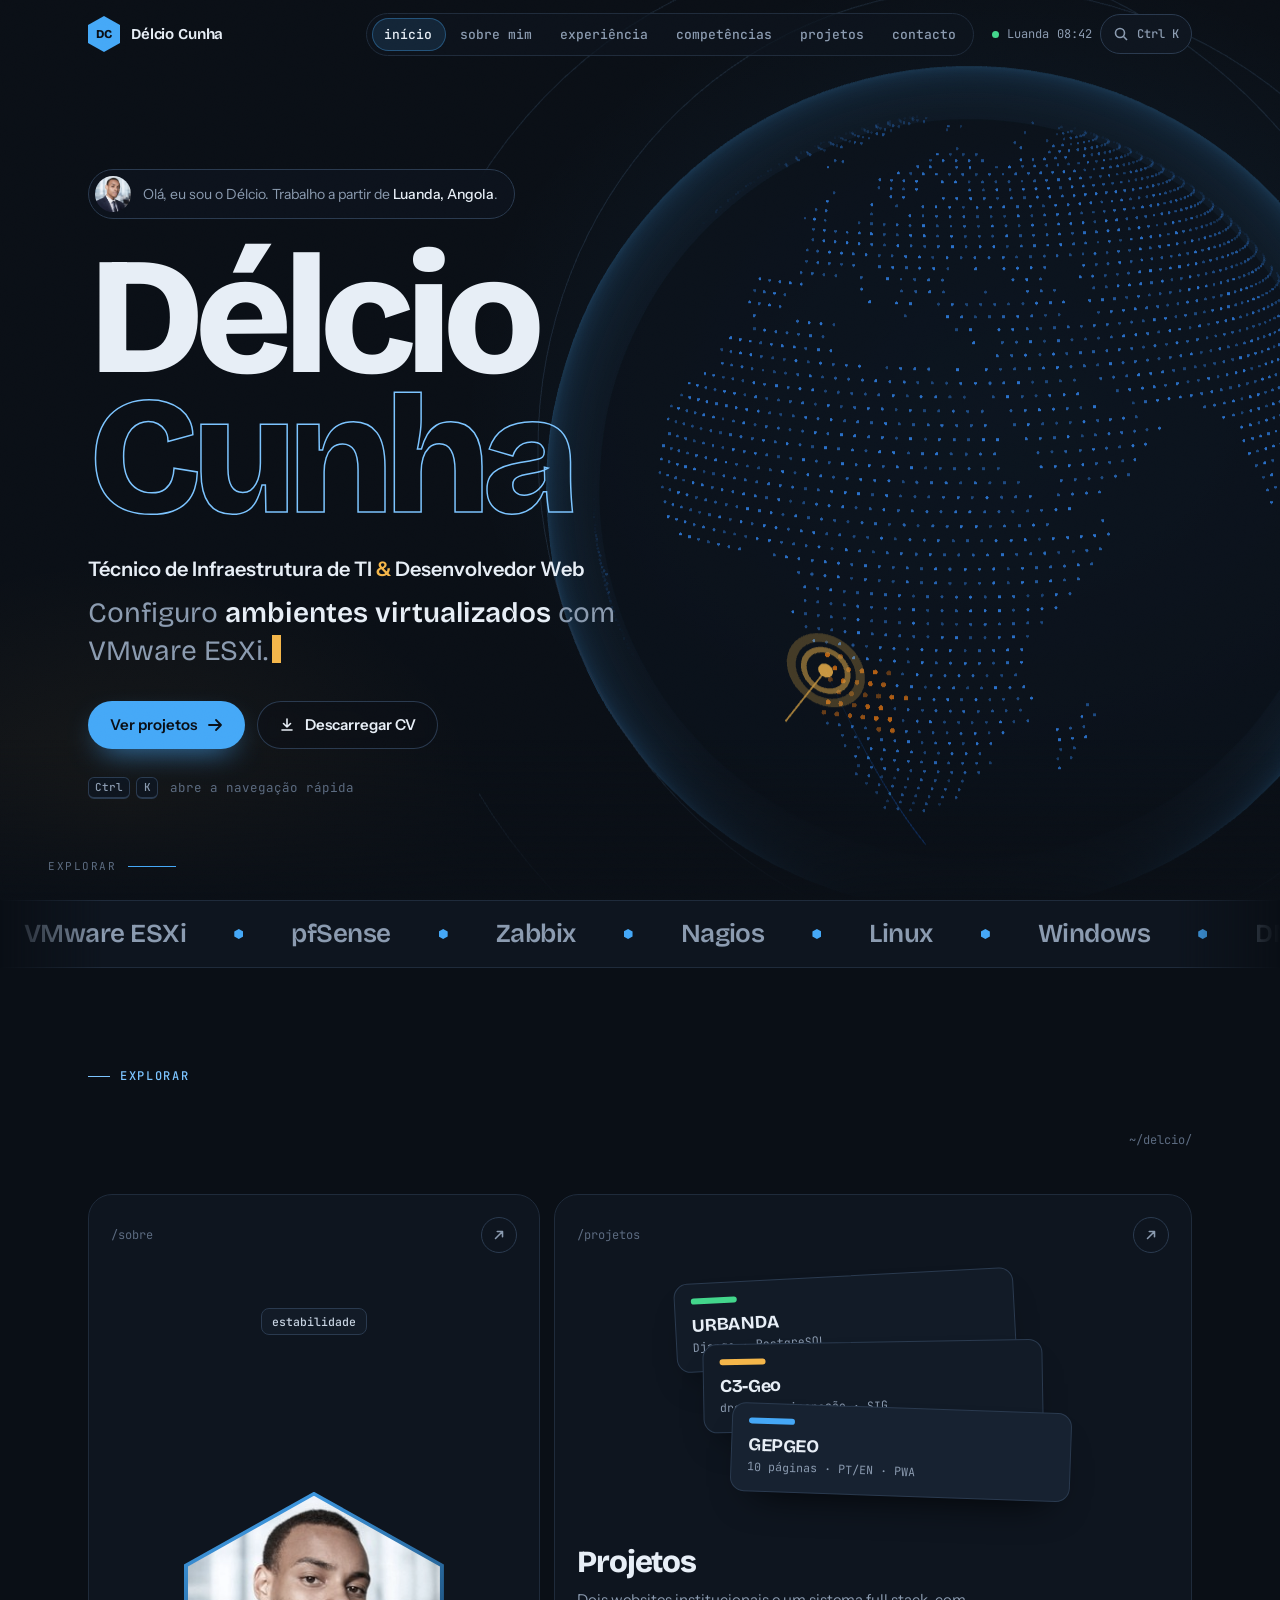
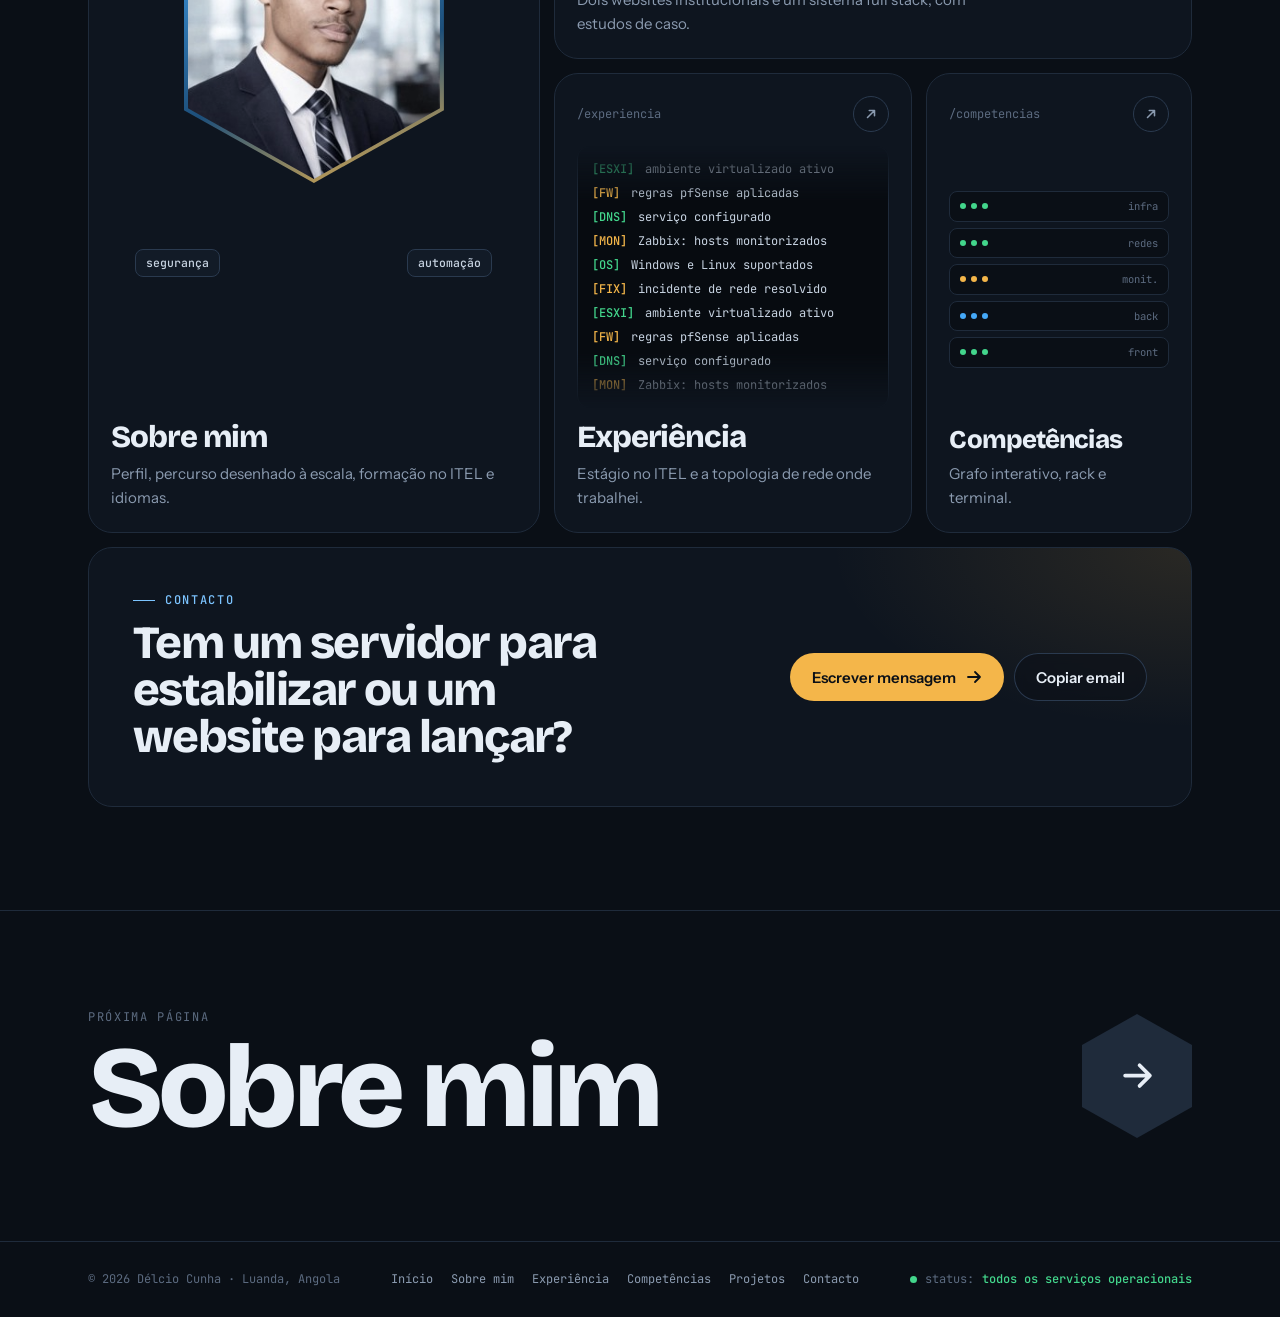
==== index.html @ a81aba64 "up up" ====
<!doctype html>
<html lang="pt">
<head>
<meta charset="utf-8">
<meta name="viewport" content="width=device-width, initial-scale=1, viewport-fit=cover">
<title>Délcio Cunha · Infraestrutura de TI & Desenvolvimento Web</title>
<meta name="description" content="Portfólio de Délcio Cunha, Técnico de Infraestrutura de TI e Desenvolvedor Web em Luanda: virtualização, redes e segurança, monitorização e desenvolvimento full stack.">
<meta name="author" content="Délcio Cunha">
<meta name="theme-color" content="#0A0F16">
<meta name="color-scheme" content="dark">
<meta property="og:type" content="website">
<meta property="og:locale" content="pt_PT">
<meta property="og:site_name" content="Délcio Cunha · Portfólio">
<meta property="og:title" content="Délcio Cunha · Infraestrutura de TI & Desenvolvimento Web">
<meta property="og:description" content="Portfólio de Délcio Cunha, Técnico de Infraestrutura de TI e Desenvolvedor Web em Luanda: virtualização, redes e segurança, monitorização e desenvolvimento full stack.">
<meta property="og:image" content="assets/img/og.jpg">
<meta name="twitter:card" content="summary_large_image">
<link rel="icon" href="assets/img/favicon.svg" type="image/svg+xml">
<link rel="apple-touch-icon" href="assets/img/icon-180.png">
<link rel="manifest" href="manifest.webmanifest">
<link rel="stylesheet" href="assets/css/fonts.css">
<link rel="stylesheet" href="assets/css/base.css">
<link rel="stylesheet" href="assets/css/home.css">
<script>(function(h){h.classList.add('js');try{var s=sessionStorage;if(!s.getItem('dc-booted')&&matchMedia('(prefers-reduced-motion: no-preference)').matches)h.classList.add('is-booting');else if(s.getItem('dc-transit'))h.classList.add('is-entering');}catch(e){}setTimeout(function(){h.classList.remove('is-booting','is-entering')},6000);})(document.documentElement);</script>
<script type="speculationrules">{"prefetch":[{"where":{"href_matches":"*.html"},"eagerness":"moderate"}]}</script>
<script type="application/ld+json">{"@context": "https://schema.org", "@type": "Person", "name": "Délcio Cunha", "jobTitle": "Técnico de Infraestrutura de TI & Desenvolvedor Web", "email": "mailto:delciobentocunha007@gmail.com", "telephone": "+244947976103", "address": {"@type": "PostalAddress", "streetAddress": "Av. Marien Ngouabi, Maianga", "addressLocality": "Luanda", "addressCountry": "AO"}, "alumniOf": {"@type": "EducationalOrganization", "name": "Instituto de Telecomunicações (ITEL)"}, "knowsLanguage": ["pt", "en", "es"], "knowsAbout": ["VMware ESXi", "pfSense", "Zabbix", "Nagios", "Linux", "Windows", "Python", "Django", "PostgreSQL", "JavaScript", "React.js", "Angular", "PHP", "SEO técnico"]}</script>
</head>
<body data-page="inicio">
<a class="skip" href="#main">Saltar para o conteúdo</a>
<div class="progress" aria-hidden="true"></div>
<div class="cursor" aria-hidden="true"></div>
<div class="cursor-ring" aria-hidden="true"><span></span></div>
<div class="curtain" aria-hidden="true"><div class="panel p2"></div><div class="panel p1"></div><p class="lbl"><span>a abrir</span><b></b></p></div>
<div class="boot" aria-hidden="true"><div class="bar"></div><button class="skip-boot" type="button" tabindex="-1">saltar ⏎</button><pre></pre></div>
<div class="cmdk" role="dialog" aria-modal="true" aria-label="Paleta de comandos">
  <div class="cmdk-box">
    <div class="cmdk-in"><svg viewBox="0 0 16 16" fill="none" stroke="currentColor" stroke-width="1.6"><circle cx="7" cy="7" r="4.5"/><path d="M10.5 10.5 14 14"/></svg><input type="text" role="combobox" aria-expanded="true" aria-controls="cmdkList" placeholder="Para onde quer ir? Escreva uma página ou ação…" aria-label="Pesquisar páginas e ações" id="cmdkInput"></div>
    <ul class="cmdk-list" id="cmdkList" role="listbox"></ul>
    <div class="cmdk-foot"><span><span class="kbd">↑</span><span class="kbd">↓</span> navegar</span><span><span class="kbd">⏎</span> abrir</span><span><span class="kbd">Esc</span> fechar</span></div>
  </div>
</div>
<header class="nav">
  <div class="nav-in">
    <a href="index.html" class="logo" aria-label="Délcio Cunha, início"><span class="hex"><span>DC</span></span><span>Délcio Cunha</span></a>
    <ul class="nav-links"><li class="nav-pill" aria-hidden="true"></li><li><a href="index.html" aria-current="page">início</a></li><li><a href="sobre.html">sobre mim</a></li><li><a href="experiencia.html">experiência</a></li><li><a href="competencias.html">competências</a></li><li><a href="projetos.html">projetos</a></li><li><a href="contacto.html">contacto</a></li></ul>
    <div class="nav-tools">
      <span class="clock" title="Hora local em Luanda"><span class="led"></span>Luanda <span data-clock></span></span>
      <button class="icon-btn cmdk-btn" type="button" data-cmdk aria-label="Abrir a paleta de comandos"><svg viewBox="0 0 16 16" fill="none" stroke="currentColor" stroke-width="1.6"><circle cx="7" cy="7" r="4.5"/><path d="M10.5 10.5 14 14"/></svg><span class="lbl">Ctrl K</span></button>
      <button class="icon-btn menu-btn" type="button" aria-expanded="false" aria-controls="mobileMenu"><span class="lbl">menu</span></button>
    </div>
  </div>
</header>
<nav class="mobile-menu" id="mobileMenu" aria-label="Menu"><a href="index.html" aria-current="page"><small>01</small>Início</a><a href="sobre.html"><small>02</small>Sobre mim</a><a href="experiencia.html"><small>03</small>Experiência</a><a href="competencias.html"><small>04</small>Competências</a><a href="projetos.html"><small>05</small>Projetos</a><a href="contacto.html"><small>06</small>Contacto</a><p class="mm-foot">Luanda · <span data-clock></span><br>delciobentocunha007@gmail.com</p></nav>
<main id="main">
<section class="hero" aria-label="Apresentação">
  <div class="globe-wrap" aria-hidden="true">
    <canvas id="globe"></canvas>
    <div class="globe-pin" id="globePin"><span class="led amber"></span><span>Luanda <b data-clock></b></span></div>
    <p class="globe-hint">arraste para rodar</p>
  </div>
  <div class="wrap hero-grid">
    <div class="hero-copy">
      <p class="hello" data-h><img src="assets/img/delcio.jpg" alt="" width="36" height="36"><span>Olá, eu sou o Délcio. Trabalho a partir de <b>Luanda, Angola</b>.</span></p>
      <h1 class="hero-name" aria-label="Délcio Cunha"><span class="hn">Délcio</span><span class="hn outline">Cunha</span></h1>
      <p class="hero-role" data-h>Técnico de Infraestrutura de TI <i>&amp;</i> Desenvolvedor Web</p>
      <p class="hero-rot" data-h aria-live="polite"><span id="rot">Configuro <b>ambientes virtualizados</b> com VMware ESXi.</span><span class="caret" aria-hidden="true"></span></p>
      <div class="hero-cta" data-h>
        <a class="btn btn-primary" href="projetos.html" data-magnet>Ver projetos <svg class="arrow" viewBox="0 0 16 16" fill="none" stroke="currentColor" stroke-width="1.8" stroke-linecap="round" stroke-linejoin="round"><path d="M2 8h12M9 3l5 5-5 5"/></svg></a>
        <a class="btn btn-ghost" href="assets/docs/CV-Delcio-Cunha.pdf" download data-magnet><svg viewBox="0 0 16 16" fill="none" stroke="currentColor" stroke-width="1.6" stroke-linecap="round" stroke-linejoin="round"><path d="M8 2v8M4.5 6.5 8 10l3.5-3.5M3 13h10"/></svg>Descarregar CV</a>
      </div>
      <p class="hero-kbd" data-h><span class="kbd">Ctrl</span><span class="kbd">K</span> abre a navegação rápida</p>
    </div>
  </div>
  <a href="#explorar" class="scroll-cue" aria-label="Ir para a secção explorar"><span>explorar</span><i></i></a>
</section>

<div class="ticker" aria-label="Tecnologias com que trabalho">
  <div class="ticker-track">
    <ul>
      <li>VMware ESXi</li><li>pfSense</li><li>Zabbix</li><li>Nagios</li><li>Linux</li><li>Windows</li><li>DNS</li><li>Python</li><li>Django</li><li>PostgreSQL</li><li>APIs REST</li><li>JavaScript</li><li>React.js</li><li>Angular</li><li>PHP</li><li>Schema.org</li>
    </ul>
    <ul aria-hidden="true">
      <li>VMware ESXi</li><li>pfSense</li><li>Zabbix</li><li>Nagios</li><li>Linux</li><li>Windows</li><li>DNS</li><li>Python</li><li>Django</li><li>PostgreSQL</li><li>APIs REST</li><li>JavaScript</li><li>React.js</li><li>Angular</li><li>PHP</li><li>Schema.org</li>
    </ul>
  </div>
</div>

<section class="block" id="explorar">
  <div class="wrap">
    <div class="block-head">
      <div>
        <p class="eyebrow">Explorar</p>
        <h2 class="h2" data-split>Cinco páginas, <em>uma</em> por assunto.</h2>
      </div>
      <span class="path">~/delcio/</span>
    </div>

    <div class="bento" data-reveal="stagger">
      <a class="tile t-about glow" href="sobre.html" data-cursor="abrir">
        <div class="t-head"><span class="t-path">/sobre</span><span class="t-go"><svg viewBox="0 0 16 16" fill="none" stroke="currentColor" stroke-width="1.8" stroke-linecap="round" stroke-linejoin="round"><path d="M4 12 12 4M6 4h6v6"/></svg></span></div>
        <div class="about-visual">
          <div class="hexphoto hexclip"><img src="assets/img/delcio.jpg" alt="" loading="lazy"></div>
          <div class="orbit" aria-hidden="true"><span>estabilidade</span><span>segurança</span><span>automação</span></div>
        </div>
        <div class="t-body"><h3>Sobre mim</h3><p>Perfil, percurso desenhado à escala, formação no ITEL e idiomas.</p></div>
      </a>

      <a class="tile t-proj glow" href="projetos.html" data-cursor="abrir">
        <div class="t-head"><span class="t-path">/projetos</span><span class="t-go"><svg viewBox="0 0 16 16" fill="none" stroke="currentColor" stroke-width="1.8" stroke-linecap="round" stroke-linejoin="round"><path d="M4 12 12 4M6 4h6v6"/></svg></span></div>
        <div class="stack-cards" aria-hidden="true">
          <div class="sc sc1"><i></i><b>URBANDA</b><span>Django · PostgreSQL</span></div>
          <div class="sc sc2"><i></i><b>C3-Geo</b><span>drones · mineração · SIG</span></div>
          <div class="sc sc3"><i></i><b>GEPGEO</b><span>10 páginas · PT/EN · PWA</span></div>
        </div>
        <div class="t-body"><h3>Projetos</h3><p>Dois websites institucionais e um sistema full stack, com estudos de caso.</p></div>
      </a>

      <a class="tile t-exp glow" href="experiencia.html" data-cursor="abrir">
        <div class="t-head"><span class="t-path">/experiencia</span><span class="t-go"><svg viewBox="0 0 16 16" fill="none" stroke="currentColor" stroke-width="1.8" stroke-linecap="round" stroke-linejoin="round"><path d="M4 12 12 4M6 4h6v6"/></svg></span></div>
        <div class="minilog" aria-hidden="true">
          <ul>
            <li><b>[ESXI]</b> ambiente virtualizado ativo</li>
            <li><b>[FW]</b> regras pfSense aplicadas</li>
            <li><b>[DNS]</b> serviço configurado</li>
            <li><b>[MON]</b> Zabbix: hosts monitorizados</li>
            <li><b>[OS]</b> Windows e Linux suportados</li>
            <li><b>[FIX]</b> incidente de rede resolvido</li>
            <li><b>[ESXI]</b> ambiente virtualizado ativo</li>
            <li><b>[FW]</b> regras pfSense aplicadas</li>
            <li><b>[DNS]</b> serviço configurado</li>
            <li><b>[MON]</b> Zabbix: hosts monitorizados</li>
          </ul>
        </div>
        <div class="t-body"><h3>Experiência</h3><p>Estágio no ITEL e a topologia de rede onde trabalhei.</p></div>
      </a>

      <a class="tile t-skill glow" href="competencias.html" data-cursor="abrir">
        <div class="t-head"><span class="t-path">/competencias</span><span class="t-go"><svg viewBox="0 0 16 16" fill="none" stroke="currentColor" stroke-width="1.8" stroke-linecap="round" stroke-linejoin="round"><path d="M4 12 12 4M6 4h6v6"/></svg></span></div>
        <div class="minirack" aria-hidden="true">
          <div><i></i><i></i><i></i><span>infra</span></div>
          <div><i></i><i></i><i></i><span>redes</span></div>
          <div><i></i><i></i><i></i><span>monit.</span></div>
          <div><i></i><i></i><i></i><span>back</span></div>
          <div><i></i><i></i><i></i><span>front</span></div>
        </div>
        <div class="t-body"><h3>Competências</h3><p>Grafo interativo, rack e terminal.</p></div>
      </a>

      <div class="tile t-contact glow">
        <div class="tc-copy">
          <p class="eyebrow">Contacto</p>
          <h3>Tem um servidor para estabilizar ou um website para lançar?</h3>
        </div>
        <div class="tc-actions">
          <a class="btn btn-amber" href="contacto.html" data-magnet>Escrever mensagem <svg class="arrow" viewBox="0 0 16 16" fill="none" stroke="currentColor" stroke-width="1.8" stroke-linecap="round" stroke-linejoin="round"><path d="M2 8h12M9 3l5 5-5 5"/></svg></a>
          <button class="btn btn-ghost" type="button" data-copy="delciobentocunha007@gmail.com" data-magnet>Copiar email</button>
        </div>
      </div>
    </div>
  </div>
</section>

</main>
<a class="next-page" href="sobre.html" data-cursor="abrir"><div class="wrap"><div><small>Próxima página</small><b>Sobre mim</b></div><span class="arrowbox"><svg viewBox="0 0 16 16" fill="none" stroke="currentColor" stroke-width="1.8" stroke-linecap="round" stroke-linejoin="round"><path d="M2 8h12M9 3l5 5-5 5"/></svg></span></div></a>
<footer class="site-foot">
  <div class="wrap">
    <span>© 2026 Délcio Cunha · Luanda, Angola</span>
    <nav aria-label="Rodapé"><a href="index.html">Início</a><a href="sobre.html">Sobre mim</a><a href="experiencia.html">Experiência</a><a href="competencias.html">Competências</a><a href="projetos.html">Projetos</a><a href="contacto.html">Contacto</a></nav>
    <span class="status"><span class="led"></span>status: <b>todos os serviços operacionais</b></span>
  </div>
</footer>
<script defer src="assets/vendor/gsap.min.js"></script>
<script defer src="assets/vendor/ScrollTrigger.min.js"></script>
<script defer src="assets/vendor/SplitText.min.js"></script>
<script defer src="assets/vendor/lenis.min.js"></script>
<script defer src="assets/js/world-dots.js"></script>
<script defer src="assets/js/core.js"></script>
<script defer src="assets/js/pages/home.js"></script>
<script defer src="assets/vendor/three.min.js"></script>
<script defer src="assets/js/pages/globe.js"></script>
</body>
</html>
---- assets/css/fonts.css ----
/* Tipos de letra embutidos: funcionam também ao abrir os ficheiros diretamente (file://) */
@font-face{font-family:"Bricolage Grotesque";src:url([data-uri]) format("woff2");font-weight:200 800;font-style:normal;font-display:swap}
@font-face{font-family:"Instrument Sans";src:url([data-uri]) format("woff2");font-weight:400 700;font-style:normal;font-display:swap}
@font-face{font-family:"JetBrains Mono";src:url([data-uri]) format("woff2");font-weight:100 800;font-style:normal;font-display:swap}
---- assets/css/base.css ----
/* =========================================================================
   Délcio Cunha · Portfólio — base partilhada
   Conceito: consola de infraestrutura. Tinta azul-noite, sinal azul, LED âmbar.
   O hexágono do CV é a assinatura visual em todo o site.
   ========================================================================= */


@property --angle{syntax:"<angle>";inherits:false;initial-value:0deg}

:root{
  --ink:#0A0F16;
  --ink-2:#0E151F;
  --panel:#121B27;
  --panel-2:#172231;
  --line:#1F2B3B;
  --line-2:#2A3A4F;
  --fg:#E7EEF6;
  --fg-2:#C7D3E1;
  --muted:#8B9BB0;
  --dim:#5C6B80;
  --signal:#45A8F7;
  --signal-2:#7CC4FF;
  --amber:#F4B64A;
  --ok:#43D68C;
  --bad:#F06A5F;
  --signal-soft:rgba(69,168,247,.13);
  --amber-soft:rgba(244,182,74,.13);
  --ok-soft:rgba(67,214,140,.14);
  --bad-soft:rgba(240,106,95,.14);

  --f-display:"Bricolage Grotesque","Segoe UI",system-ui,sans-serif;
  --f-body:"Instrument Sans","Segoe UI",system-ui,-apple-system,sans-serif;
  --f-mono:"JetBrains Mono",ui-monospace,"SFMono-Regular",Menlo,Consolas,monospace;

  --gutter:clamp(16px,4vw,48px);
  --max:1200px;
  --nav-h:68px;
  --ease:cubic-bezier(.2,.8,.2,1);
  --hex:polygon(50% 0,100% 25%,100% 75%,50% 100%,0 75%,0 25%);
  color-scheme:dark;
}

*,*::before,*::after{box-sizing:border-box}
html{-webkit-text-size-adjust:100%;scrollbar-color:var(--line-2) var(--ink)}
html.lenis,html.lenis body{height:auto}
.lenis.lenis-smooth{scroll-behavior:auto!important}
body{margin:0;background:var(--ink);color:var(--fg);font:400 16px/1.6 var(--f-body);-webkit-font-smoothing:antialiased;overflow-x:hidden;min-height:100vh}
img,svg,canvas{display:block;max-width:100%}
a{color:inherit}
button,input,textarea,select{font:inherit;color:inherit}
::selection{background:var(--signal);color:var(--ink)}
:focus-visible{outline:2px solid var(--amber);outline-offset:3px;border-radius:6px}
.sr-only{position:absolute!important;width:1px;height:1px;overflow:hidden;clip:rect(0 0 0 0);white-space:nowrap}
.skip{position:fixed;left:16px;top:-60px;z-index:200;background:var(--amber);color:var(--ink);padding:10px 14px;border-radius:8px;font-weight:600;text-decoration:none;transition:top .2s}
.skip:focus{top:calc(12px + env(safe-area-inset-top,0px))}

/* grão subtil sobre tudo */
body::after{content:"";position:fixed;inset:0;pointer-events:none;z-index:90;opacity:.035;mix-blend-mode:overlay;
  background-image:url("data:image/svg+xml,%3Csvg xmlns='http://www.w3.org/2000/svg' width='160' height='160'%3E%3Cfilter id='n'%3E%3CfeTurbulence type='fractalNoise' baseFrequency='.9' numOctaves='2' stitchTiles='stitch'/%3E%3C/filter%3E%3Crect width='100%25' height='100%25' filter='url(%23n)'/%3E%3C/svg%3E")}

.wrap{max-width:var(--max);margin-inline:auto;padding-inline:var(--gutter)}
.hexclip{clip-path:var(--hex)}

/* ---------- tipografia partilhada ---------- */
.eyebrow{display:flex;align-items:center;gap:10px;font:500 12px/1 var(--f-mono);letter-spacing:.14em;text-transform:uppercase;color:var(--signal-2);margin:0}
.eyebrow::before{content:"";width:22px;height:1px;background:currentColor}
.display{font:800 clamp(44px,8vw,112px)/.92 var(--f-display);letter-spacing:-.05em;margin:0;text-wrap:balance}
.h2{font:800 clamp(34px,5.2vw,64px)/1 var(--f-display);letter-spacing:-.035em;margin:0;text-wrap:balance}
.h3{font:700 clamp(22px,2.4vw,30px)/1.1 var(--f-display);letter-spacing:-.02em;margin:0}
em.hl,.display em,.h2 em{font-style:normal;color:var(--signal)}
.outline{color:transparent;-webkit-text-stroke:1.5px var(--signal-2)}
.lead{color:var(--muted);font-size:clamp(16px,1.6vw,19px);line-height:1.65;max-width:62ch;margin:0}
.mono{font-family:var(--f-mono)}
.muted{color:var(--muted)}
.kbd{display:inline-grid;place-items:center;min-width:22px;height:22px;padding:0 6px;border-radius:6px;border:1px solid var(--line-2);border-bottom-width:2px;font:500 11px/1 var(--f-mono);color:var(--muted);background:var(--ink-2)}

/* ---------- componentes ---------- */
.btn{--mx:0px;--my:0px;position:relative;display:inline-flex;align-items:center;justify-content:center;gap:10px;text-decoration:none;border:0;cursor:pointer;
  font:600 15px/1 var(--f-body);padding:16px 22px;border-radius:999px;white-space:nowrap;
  transform:translate(var(--mx),var(--my));transition:transform .3s var(--ease),background .2s,box-shadow .2s,color .2s}
.btn svg{width:16px;height:16px;flex:none;transition:transform .25s var(--ease)}
.btn:hover svg.arrow{transform:translateX(3px)}
.btn-primary{background:var(--signal);color:var(--ink);box-shadow:0 12px 30px -12px rgba(69,168,247,.8)}
.btn-primary:hover{background:var(--signal-2)}
.btn-ghost{background:rgba(10,15,22,.5);color:var(--fg);box-shadow:inset 0 0 0 1px var(--line-2);-webkit-backdrop-filter:blur(6px);backdrop-filter:blur(6px)}
.btn-ghost:hover{box-shadow:inset 0 0 0 1px var(--signal);background:var(--signal-soft)}
.btn-amber{background:var(--amber);color:var(--ink)}
.btn-amber:hover{background:#ffc867}
.btn-sm{padding:11px 15px;font-size:13.5px}

.chip{display:inline-flex;align-items:center;gap:6px;font:500 12.5px/1 var(--f-mono);padding:8px 11px;border-radius:8px;background:var(--ink-2);border:1px solid var(--line);color:var(--fg);white-space:nowrap}
.chip .dot{width:6px;height:6px;border-radius:50%;background:var(--ok)}
.tag{display:inline-flex;align-items:center;gap:6px;font:500 11.5px/1 var(--f-mono);padding:7px 10px;border-radius:7px;background:var(--signal-soft);color:var(--signal-2);white-space:nowrap}
.tag.amber{background:var(--amber-soft);color:var(--amber)}
.tag.ok{background:var(--ok-soft);color:var(--ok)}
.led{flex:none;width:7px;height:7px;border-radius:50%;background:var(--ok);animation:led 2.4s infinite}
.led.amber{background:var(--amber);animation-name:led-amber}
@keyframes led{0%{box-shadow:0 0 0 0 color-mix(in srgb,var(--ok) 55%,transparent)}70%,100%{box-shadow:0 0 0 8px transparent}}
@keyframes led-amber{0%{box-shadow:0 0 0 0 color-mix(in srgb,var(--amber) 55%,transparent)}70%,100%{box-shadow:0 0 0 8px transparent}}

.card{position:relative;background:var(--ink-2);border:1px solid var(--line);border-radius:22px;padding:clamp(20px,2.6vw,30px);min-width:0}
/* borda animada (spotlight cónico) */
.glow{--px:50%;--py:50%;isolation:isolate}
.glow::before{content:"";position:absolute;inset:-1px;border-radius:inherit;padding:1px;pointer-events:none;
  background:radial-gradient(320px circle at var(--px) var(--py),color-mix(in srgb,var(--signal) 85%,transparent),transparent 60%);
  -webkit-mask:linear-gradient(#000 0 0) content-box,linear-gradient(#000 0 0);-webkit-mask-composite:xor;mask-composite:exclude;opacity:0;transition:opacity .3s}
.glow::after{content:"";position:absolute;inset:0;border-radius:inherit;pointer-events:none;z-index:-1;
  background:radial-gradient(420px circle at var(--px) var(--py),color-mix(in srgb,var(--signal) 9%,transparent),transparent 55%);opacity:0;transition:opacity .3s}
.glow:hover::before,.glow:hover::after{opacity:1}

/* ---------- cabeçalho de página ---------- */
.page-hero{position:relative;padding-top:calc(var(--nav-h) + clamp(56px,9vw,120px));padding-bottom:clamp(40px,6vw,72px)}
.page-hero .crumbs{display:flex;align-items:center;gap:10px;font:400 12.5px/1 var(--f-mono);color:var(--dim);margin-bottom:26px}
.page-hero .crumbs a{text-decoration:none;color:var(--muted)}
.page-hero .crumbs a:hover{color:var(--signal-2)}
.page-hero .display{margin-top:18px}
.page-hero .lead{margin-top:24px}
.page-index{position:absolute;right:var(--gutter);top:calc(var(--nav-h) + 40px);font:800 clamp(80px,16vw,220px)/1 var(--f-display);letter-spacing:-.06em;color:transparent;-webkit-text-stroke:1px var(--line-2);pointer-events:none;user-select:none}
@media (max-width:760px){.page-index{display:none}}

section.block{padding-block:clamp(56px,8vw,110px)}
.block-head{display:flex;justify-content:space-between;align-items:flex-end;gap:24px;margin-bottom:clamp(28px,4vw,48px);flex-wrap:wrap}
.block-head .path{font:400 12px/1 var(--f-mono);color:var(--dim)}

/* ---------- navegação ---------- */
.nav{position:fixed;inset:0 0 auto 0;z-index:70;padding-top:env(safe-area-inset-top,0px);transition:transform .45s var(--ease),background .3s,border-color .3s;border-bottom:1px solid transparent}
.nav.scrolled{background:rgba(10,15,22,.8);backdrop-filter:blur(16px) saturate(150%);-webkit-backdrop-filter:blur(16px) saturate(150%);border-color:var(--line)}
.nav.hide{transform:translateY(-110%)}
.nav-in{max-width:var(--max);margin-inline:auto;padding-inline:var(--gutter);height:var(--nav-h);display:flex;align-items:center;gap:18px}
.logo{display:flex;align-items:center;gap:11px;text-decoration:none;font:650 15px/1 var(--f-display);letter-spacing:-.01em;white-space:nowrap}
.logo .hex{width:32px;height:36px;clip-path:var(--hex);background:var(--signal);display:grid;place-items:center;color:var(--ink);font:800 12px/1 var(--f-display);transition:transform .5s var(--ease),background .3s}
.logo:hover .hex{transform:rotate(60deg);background:var(--amber)}
.logo:hover .hex span{transform:rotate(-60deg)}
.logo .hex span{transition:transform .5s var(--ease)}
.nav-links{display:flex;gap:2px;list-style:none;margin:0 0 0 auto;padding:4px;border:1px solid var(--line);border-radius:999px;background:color-mix(in srgb,var(--ink-2) 70%,transparent);position:relative}
.nav-links a{position:relative;z-index:1;display:block;text-decoration:none;font:500 13px/1 var(--f-mono);color:var(--muted);padding:10px 13px;border-radius:999px;transition:color .2s}
.nav-links a:hover,.nav-links a[aria-current="page"]{color:var(--fg)}
.nav-pill{position:absolute;top:4px;bottom:4px;left:0;width:0;border-radius:999px;background:var(--signal-soft);box-shadow:inset 0 0 0 1px color-mix(in srgb,var(--signal) 35%,transparent);transition:transform .45s var(--ease),width .45s var(--ease),opacity .3s;opacity:0}
.nav-tools{display:flex;align-items:center;gap:8px}
.icon-btn{display:inline-flex;align-items:center;gap:8px;height:40px;padding:0 12px;border-radius:999px;border:1px solid var(--line-2);background:var(--ink-2);cursor:pointer;font:500 12px/1 var(--f-mono);color:var(--muted);transition:border-color .2s,color .2s;text-decoration:none}
.icon-btn:hover{border-color:var(--signal);color:var(--fg)}
.icon-btn svg{width:16px;height:16px}
.clock{display:flex;align-items:center;gap:8px;font:400 12px/1 var(--f-mono);color:var(--muted);white-space:nowrap;font-variant-numeric:tabular-nums}
.menu-btn{display:none}
@media (max-width:1080px){.clock{display:none}}
@media (max-width:960px){
  .nav-links{display:none}
  .menu-btn{display:inline-flex}
  .nav-tools{margin-left:auto}
}
@media (max-width:420px){.cmdk-btn .lbl{display:none}}

/* menu móvel em ecrã inteiro */
.mobile-menu{position:fixed;inset:0;z-index:65;background:var(--ink);padding:calc(var(--nav-h) + 24px + env(safe-area-inset-top,0px)) var(--gutter) calc(24px + env(safe-area-inset-bottom,0px));display:flex;flex-direction:column;gap:6px;
  clip-path:circle(0 at calc(100% - 40px) 34px);transition:clip-path .6s var(--ease);visibility:hidden}
.mobile-menu.open{clip-path:circle(150% at calc(100% - 40px) 34px);visibility:visible}
.mobile-menu a{display:flex;align-items:baseline;gap:16px;text-decoration:none;font:800 clamp(34px,10vw,56px)/1.1 var(--f-display);letter-spacing:-.04em;padding:6px 0;border-bottom:1px solid var(--line);opacity:0;transform:translateY(20px);transition:opacity .4s,transform .5s var(--ease),color .2s}
.mobile-menu a small{font:400 12px/1 var(--f-mono);color:var(--dim);letter-spacing:0}
.mobile-menu a[aria-current="page"]{color:var(--signal)}
.mobile-menu.open a{opacity:1;transform:none}
.mobile-menu.open a:nth-child(2){transition-delay:.05s}.mobile-menu.open a:nth-child(3){transition-delay:.1s}.mobile-menu.open a:nth-child(4){transition-delay:.15s}.mobile-menu.open a:nth-child(5){transition-delay:.2s}.mobile-menu.open a:nth-child(6){transition-delay:.25s}
.mobile-menu .mm-foot{margin-top:auto;font:400 12px/1.6 var(--f-mono);color:var(--dim)}

/* ---------- cursor ---------- */
.cursor,.cursor-ring{position:fixed;left:0;top:0;pointer-events:none;z-index:300;border-radius:50%;transform:translate3d(-200px,-200px,0)}
.cursor{width:6px;height:6px;margin:-3px 0 0 -3px;background:var(--amber)}
.cursor-ring{width:36px;height:36px;margin:-18px 0 0 -18px;border:1px solid color-mix(in srgb,var(--signal-2) 50%,transparent);display:grid;place-items:center;
  transition:width .3s var(--ease),height .3s var(--ease),margin .3s var(--ease),background .3s,border-color .3s}
.cursor-ring span{font:600 10px/1 var(--f-mono);letter-spacing:.08em;text-transform:uppercase;color:var(--ink);opacity:0;transition:opacity .2s;white-space:nowrap}
.cursor-ring.is-hover{width:58px;height:58px;margin:-29px 0 0 -29px;background:color-mix(in srgb,var(--signal) 10%,transparent);border-color:var(--signal)}
.cursor-ring.is-label{width:88px;height:88px;margin:-44px 0 0 -44px;background:var(--signal);border-color:var(--signal)}
.cursor-ring.is-label span{opacity:1}
.cursor-ring.is-down{width:24px;height:24px;margin:-12px 0 0 -12px}
@media (hover:hover) and (pointer:fine){html.has-cursor body,html.has-cursor a,html.has-cursor button,html.has-cursor [role="button"]{cursor:none}html.has-cursor input,html.has-cursor textarea{cursor:text}}
@media (hover:none),(pointer:coarse){.cursor,.cursor-ring{display:none}}

/* ---------- progresso de leitura ---------- */
.progress{position:fixed;left:0;top:0;height:2px;width:100%;z-index:80;transform-origin:0 50%;transform:scaleX(0);background:linear-gradient(90deg,var(--signal),var(--amber));pointer-events:none}
@supports (animation-timeline: scroll()){
  .progress{animation:grow linear both;animation-timeline:scroll(root)}
  @keyframes grow{to{transform:scaleX(1)}}
}

/* ---------- cortina de transição entre páginas ---------- */
.curtain{position:fixed;inset:0;z-index:250;pointer-events:none;display:grid;place-items:center;visibility:hidden}
.curtain .panel{position:absolute;inset:0;background:var(--ink-2);clip-path:polygon(0 100%,100% 100%,100% 100%,0 100%)}
.curtain .panel.p2{background:var(--signal)}
.curtain .lbl{position:relative;font:500 13px/1 var(--f-mono);color:var(--muted);display:flex;align-items:center;gap:12px;opacity:0}
.curtain .lbl b{font:800 clamp(28px,5vw,48px)/1 var(--f-display);color:var(--fg);letter-spacing:-.03em}
html.is-entering .curtain{visibility:visible}
html.is-entering .curtain .panel.p1{clip-path:polygon(0 0,100% 0,100% 100%,0 100%)}

/* ---------- preloader (primeira visita da sessão) ---------- */
.boot{position:fixed;inset:0;z-index:260;background:var(--ink);display:none;align-items:flex-end;padding:var(--gutter);padding-bottom:calc(var(--gutter) + env(safe-area-inset-bottom,0px))}
html.is-booting .boot{display:flex}
.boot pre{margin:0;font:400 13px/1.7 var(--f-mono);color:var(--fg-2);white-space:pre-wrap;max-width:100%}
.boot pre .ok{color:var(--ok)}
.boot pre .s{color:var(--signal-2)}
.boot .bar{position:absolute;left:0;right:0;top:0;height:2px;background:var(--signal);transform-origin:0 50%;transform:scaleX(0)}
.boot .skip-boot{position:absolute;top:calc(var(--gutter) + env(safe-area-inset-top,0px));right:var(--gutter);font:400 12px/1 var(--f-mono);color:var(--dim);background:none;border:0;cursor:pointer}

/* ---------- paleta de comandos ---------- */
.cmdk{position:fixed;inset:0;z-index:240;display:none;align-items:flex-start;justify-content:center;padding:calc(12vh + env(safe-area-inset-top,0px)) 16px 16px;background:rgba(10,15,22,.66);-webkit-backdrop-filter:blur(8px);backdrop-filter:blur(8px)}
.cmdk.open{display:flex}
.cmdk-box{width:min(620px,100%);background:var(--panel);border:1px solid var(--line-2);border-radius:18px;overflow:hidden;box-shadow:0 40px 120px -30px #000;animation:pop .25s var(--ease)}
@keyframes pop{from{opacity:0;transform:translateY(-10px) scale(.98)}}
.cmdk-in{display:flex;align-items:center;gap:12px;padding:16px 18px;border-bottom:1px solid var(--line)}
.cmdk-in svg{width:18px;height:18px;color:var(--dim);flex:none}
.cmdk-in input{flex:1;min-width:0;background:none;border:0;outline:none;font:500 16px/1 var(--f-body)}
.cmdk-list{max-height:min(420px,60vh);overflow-y:auto;padding:8px;list-style:none;margin:0}
.cmdk-group{font:500 10.5px/1 var(--f-mono);letter-spacing:.12em;text-transform:uppercase;color:var(--dim);padding:12px 12px 6px}
.cmdk-item{display:flex;align-items:center;gap:12px;padding:11px 12px;border-radius:10px;cursor:pointer;font-size:15px}
.cmdk-item .ic{width:28px;height:28px;border-radius:8px;display:grid;place-items:center;background:var(--ink-2);border:1px solid var(--line);font:500 11px/1 var(--f-mono);color:var(--signal-2);flex:none}
.cmdk-item small{margin-left:auto;font:400 11.5px/1 var(--f-mono);color:var(--dim)}
.cmdk-item[aria-selected="true"]{background:var(--signal-soft)}
.cmdk-item[aria-selected="true"] .ic{border-color:var(--signal)}
.cmdk-foot{display:flex;gap:16px;padding:10px 16px;border-top:1px solid var(--line);font:400 11.5px/1 var(--f-mono);color:var(--dim);flex-wrap:wrap}
.cmdk-foot span{display:flex;align-items:center;gap:6px}
.cmdk-empty{padding:28px;text-align:center;color:var(--muted);font-size:14px}

/* ---------- próximo capítulo + rodapé ---------- */
.next-page{display:block;text-decoration:none;border-top:1px solid var(--line);position:relative;overflow:hidden}
.next-page .wrap{display:flex;justify-content:space-between;align-items:center;gap:24px;padding-block:clamp(48px,8vw,100px)}
.next-page small{display:block;font:400 12px/1 var(--f-mono);letter-spacing:.14em;text-transform:uppercase;color:var(--dim);margin-bottom:14px}
.next-page b{display:block;font:800 clamp(44px,9vw,128px)/.9 var(--f-display);letter-spacing:-.05em;transition:color .4s,transform .6s var(--ease)}
.next-page .arrowbox{flex:none;width:clamp(64px,9vw,110px);height:clamp(72px,10vw,124px);clip-path:var(--hex);background:var(--line);display:grid;place-items:center;transition:background .4s,transform .6s var(--ease)}
.next-page .arrowbox svg{width:30%;height:30%;color:var(--fg);transition:transform .4s var(--ease)}
.next-page::before{content:"";position:absolute;inset:0;background:var(--ink-2);transform:scaleY(0);transform-origin:bottom;transition:transform .6s var(--ease);z-index:-1}
.next-page:hover::before{transform:scaleY(1)}
.next-page:hover b{color:var(--signal);transform:translateX(12px)}
.next-page:hover .arrowbox{background:var(--signal);transform:rotate(60deg)}
.next-page:hover .arrowbox svg{transform:rotate(-60deg);color:var(--ink)}

.site-foot{border-top:1px solid var(--line);padding-block:28px calc(28px + env(safe-area-inset-bottom,0px))}
.site-foot .wrap{display:flex;flex-wrap:wrap;gap:12px 28px;justify-content:space-between;align-items:center;font:400 12px/1.6 var(--f-mono);color:var(--dim)}
.site-foot nav{display:flex;flex-wrap:wrap;gap:6px 18px}
.site-foot a{text-decoration:none;color:var(--muted)}
.site-foot a:hover{color:var(--signal-2)}
.status{display:inline-flex;align-items:center;gap:8px}
.status b{color:var(--ok);font-weight:500}

/* ---------- toast ---------- */
.toast{position:fixed;left:50%;bottom:calc(24px + env(safe-area-inset-bottom,0px));z-index:280;transform:translate(-50%,20px);opacity:0;pointer-events:none;background:var(--fg);color:var(--ink);font:500 13px/1.3 var(--f-mono);padding:12px 16px;border-radius:12px;transition:.3s var(--ease);max-width:calc(100vw - 32px)}
.toast.show{opacity:1;transform:translate(-50%,0)}

/* ---------- revelações ---------- */
.reveal-line{overflow:hidden;display:block}
html.js [data-reveal]{will-change:transform,opacity}

/* ---------- movimento reduzido ---------- */
@media (prefers-reduced-motion:reduce){
  *,*::before,*::after{animation-duration:.001ms!important;animation-iteration-count:1!important;transition-duration:.001ms!important;scroll-behavior:auto!important}
}

/* ---------- adaptação a todos os ecrãs ---------- */
@media (min-width:1700px){:root{--max:1360px}}
@media (min-width:2200px){:root{--max:1520px}html{font-size:17px}}
@media (max-width:380px){
  .logo>span:last-child{display:none}
  .btn{padding:14px 18px;font-size:14.5px}
  .card{padding:18px}
}
@media (max-height:520px) and (orientation:landscape){
  .page-hero{padding-top:calc(var(--nav-h) + 32px)}
  .mobile-menu a{font-size:28px}
}
/* toque: sem efeitos de hover "presos" depois de tocar */
@media (hover:none){
  .next-page:hover b{transform:none}
  .next-page:hover .arrowbox{transform:none}
}
@media (max-width:480px){
  .next-page b{font-size:clamp(34px,10.5vw,52px);overflow-wrap:anywhere}
  .next-page .arrowbox{width:52px;height:58px}
  .next-page .wrap{gap:14px}
}
---- assets/css/home.css ----
/* =========================== INÍCIO =========================== */

/* hero com globo 3D */
.hero{position:relative;min-height:min(100svh,980px);display:flex;align-items:center;overflow:hidden;isolation:isolate;padding-top:var(--nav-h)}
.hero::before{content:"";position:absolute;inset:0;z-index:-2;
  background:radial-gradient(60% 70% at 78% 45%,color-mix(in srgb,var(--signal) 10%,transparent),transparent 70%),
             radial-gradient(40% 40% at 10% 90%,color-mix(in srgb,var(--amber) 6%,transparent),transparent 70%)}
.hero::after{content:"";position:absolute;inset:auto 0 0 0;height:160px;background:linear-gradient(transparent,var(--ink));z-index:-1;pointer-events:none}
.globe-wrap{position:absolute;z-index:-1;top:50%;right:max(-14vw,-220px);width:min(980px,78vw);aspect-ratio:1;translate:0 -46%}
.globe-wrap canvas{width:100%;height:100%;cursor:grab;touch-action:pan-y}
.globe-wrap canvas:active{cursor:grabbing}
html.has-cursor .globe-wrap canvas{cursor:none}
.globe-pin{position:absolute;left:0;top:0;display:flex;align-items:center;gap:8px;font:500 12px/1 var(--f-mono);color:var(--fg);padding:8px 11px;border-radius:10px;background:color-mix(in srgb,var(--ink) 80%,transparent);border:1px solid color-mix(in srgb,var(--amber) 45%,transparent);
  pointer-events:none;white-space:nowrap;transition:opacity .3s;opacity:0;will-change:transform}
.globe-pin b{font-weight:500;color:var(--amber);font-variant-numeric:tabular-nums}
.globe-hint{position:absolute;left:24%;bottom:6%;font:400 11px/1 var(--f-mono);color:var(--dim);letter-spacing:.12em;text-transform:uppercase;margin:0}
.globe-fallback .globe-wrap{background:radial-gradient(circle at 50% 50%,color-mix(in srgb,var(--signal) 18%,transparent),transparent 60%);border-radius:50%}

.hero-grid{width:100%;padding-block:clamp(40px,8vw,96px)}
.hero-copy{max-width:720px;position:relative}
.hello{display:inline-flex;align-items:center;gap:12px;margin:0;padding:6px 16px 6px 6px;border-radius:999px;border:1px solid var(--line-2);background:color-mix(in srgb,var(--ink-2) 75%,transparent);backdrop-filter:blur(8px);font-size:14px;color:var(--muted)}
.hello img{width:36px;height:36px;border-radius:50%;object-fit:cover}
.hello b{color:var(--fg);font-weight:500}
.hero-name{font:800 clamp(64px,13vw,184px)/.84 var(--f-display);letter-spacing:-.06em;margin:28px 0 0}
.hero-name .hn{display:block;white-space:nowrap}
.hero-name .ch{display:inline-block;transition:translate .45s var(--ease),rotate .45s var(--ease),color .3s}
.hero-name .hn:not(.outline) .ch:hover{color:var(--signal);translate:0 -.06em;rotate:-5deg}
.hero-name .outline .ch:hover{-webkit-text-stroke-color:var(--amber);translate:0 -.06em;rotate:5deg}
.hero-role{margin:28px 0 0;font:600 clamp(16px,1.7vw,20px)/1.4 var(--f-body)}
.hero-role i{font-style:normal;color:var(--amber)}
.hero-rot{margin:12px 0 0;font:400 clamp(19px,2.2vw,28px)/1.35 var(--f-display);color:var(--muted);min-height:2.7em;max-width:30ch}
.hero-rot b{color:var(--fg);font-weight:600}
.caret{display:inline-block;width:.5ch;height:1em;background:var(--amber);vertical-align:-.12em;margin-left:4px;animation:blink 1s steps(1) infinite}
@keyframes blink{50%{opacity:0}}
.hero-cta{display:flex;flex-wrap:wrap;gap:12px;margin-top:30px}
.hero-kbd{display:flex;align-items:center;gap:6px;margin:28px 0 0;font:400 12.5px/1 var(--f-mono);color:var(--dim)}
.hero-kbd .kbd:last-of-type{margin-right:6px}
@media (hover:none){.hero-kbd{display:none}}

.scroll-cue{position:absolute;left:var(--gutter);bottom:28px;display:flex;align-items:center;gap:12px;text-decoration:none;font:400 11px/1 var(--f-mono);color:var(--dim);letter-spacing:.14em;text-transform:uppercase}
.scroll-cue i{width:48px;height:1px;background:var(--line-2);position:relative;overflow:hidden}
.scroll-cue i::after{content:"";position:absolute;inset:0;background:var(--signal);animation:cue 2s var(--ease) infinite}
@keyframes cue{0%{transform:translateX(-100%)}60%,100%{transform:translateX(100%)}}

@media (max-width:900px){
  .hero{min-height:auto;align-items:flex-start}
  .globe-wrap{position:relative;right:auto;top:auto;translate:none;width:min(560px,112vw,92svh);margin:calc(var(--nav-h) * -0.2) auto 0;order:-1;z-index:0}
  .hero{flex-direction:column}
  .hero-grid{padding-top:0;margin-top:-18%}
  .globe-hint{display:none}
  .scroll-cue{display:none}
}

/* fita de tecnologias */
.ticker{border-block:1px solid var(--line);background:var(--ink-2);overflow:hidden;padding-block:20px;-webkit-mask:linear-gradient(90deg,transparent,#000 8%,#000 92%,transparent);mask:linear-gradient(90deg,transparent,#000 8%,#000 92%,transparent)}
.ticker-track{display:flex;width:max-content;animation:tick 42s linear infinite}
.ticker:hover .ticker-track{animation-play-state:paused}
.ticker ul{display:flex;gap:48px;list-style:none;margin:0;padding:0 24px 0 24px}
.ticker li{display:flex;align-items:center;gap:48px;font:600 clamp(18px,2.2vw,26px)/1 var(--f-display);letter-spacing:-.02em;color:var(--muted);white-space:nowrap;transition:color .2s}
.ticker li:hover{color:var(--fg)}
.ticker li::after{content:"";width:9px;height:10px;clip-path:var(--hex);background:var(--signal)}
@keyframes tick{to{transform:translateX(-50%)}}

/* bento */
.bento{display:grid;grid-template-columns:repeat(12,minmax(0,1fr));grid-auto-rows:minmax(260px,auto);gap:14px}
.tile{position:relative;display:flex;flex-direction:column;border:1px solid var(--line);border-radius:24px;background:var(--ink-2);padding:22px;text-decoration:none;overflow:hidden;min-width:0;transition:border-color .3s,transform .5s var(--ease)}
@media (hover:hover){a.tile:hover{border-color:var(--line-2);transform:translateY(-4px)}}
.t-head{display:flex;justify-content:space-between;align-items:center;position:relative;z-index:2}
.t-path{font:400 12px/1 var(--f-mono);color:var(--dim)}
.t-go{width:36px;height:36px;border-radius:50%;border:1px solid var(--line-2);display:grid;place-items:center;color:var(--muted);transition:background .3s,color .3s,border-color .3s,transform .5s var(--ease)}
.t-go svg{width:14px;height:14px}
a.tile:hover .t-go{background:var(--signal);border-color:var(--signal);color:var(--ink);transform:rotate(45deg)}
.t-body{margin-top:auto;position:relative;z-index:2}
.t-body h3{font:800 clamp(24px,2.4vw,34px)/1 var(--f-display);letter-spacing:-.035em;margin:0}
.t-body p{margin:10px 0 0;color:var(--muted);font-size:15px;max-width:42ch}

.t-about{grid-column:1/6;grid-row:span 2}
.t-proj{grid-column:6/13}
.t-exp{grid-column:6/10}
.t-skill{grid-column:10/13}
.t-contact{grid-column:1/13;flex-direction:row;align-items:center;justify-content:space-between;gap:24px;flex-wrap:wrap;min-height:0;padding:clamp(24px,4vw,44px);
  background:radial-gradient(600px 300px at 100% 0,color-mix(in srgb,var(--amber) 12%,transparent),transparent 60%),var(--ink-2)}
.tc-copy h3{font:800 clamp(26px,3.6vw,46px)/1.02 var(--f-display);letter-spacing:-.035em;margin:14px 0 0;max-width:20ch;text-wrap:balance}
.tc-actions{display:flex;flex-wrap:wrap;gap:10px}

/* sobre: foto hexagonal com órbita */
.about-visual{position:relative;flex:1;display:grid;place-items:center;min-height:300px;margin-block:10px}
.hexphoto{width:min(260px,70%);aspect-ratio:1/1.12;background:linear-gradient(160deg,var(--signal),#1d4f7a 60%,var(--amber));padding:4px;transition:transform .8s var(--ease)}
.hexphoto img{width:100%;height:100%;object-fit:cover;clip-path:var(--hex);filter:grayscale(.35) contrast(1.05);transition:filter .5s,transform .8s var(--ease)}
.t-about:hover .hexphoto{transform:rotate(-4deg) scale(1.03)}
.t-about:hover .hexphoto img{filter:none;transform:scale(1.06)}
.orbit{position:absolute;inset:0;pointer-events:none}
.orbit span{position:absolute;font:500 11.5px/1 var(--f-mono);padding:7px 10px;border-radius:8px;background:var(--panel);border:1px solid var(--line-2);color:var(--fg-2);white-space:nowrap;animation:float 5s ease-in-out infinite}
.orbit span:nth-child(2){animation-delay:-1.6s}.orbit span:nth-child(3){animation-delay:-3.2s}
@keyframes float{50%{transform:translateY(-8px)}}
.orbit span:nth-child(1){top:6%;left:50%;translate:-50% 0}
.orbit span:nth-child(2){bottom:18%;left:6%}
.orbit span:nth-child(3){bottom:18%;right:6%}
@keyframes orbit{to{rotate:360deg}}

/* projetos: cartões empilhados */
.stack-cards{position:relative;flex:1;min-height:270px;margin-block:12px}
.sc{position:absolute;left:50%;top:50%;width:min(340px,82%);padding:14px 16px 16px;border-radius:14px;border:1px solid var(--line-2);background:var(--panel);display:grid;gap:4px;
  transition:transform .7s var(--ease),background .4s;box-shadow:0 20px 40px -24px #000}
.sc i{display:block;height:6px;width:46px;border-radius:3px;background:var(--line-2);margin-bottom:8px}
.sc b{font:700 18px/1.1 var(--f-display);letter-spacing:-.02em}
.sc span{font:400 11.5px/1.3 var(--f-mono);color:var(--muted)}
.sc1{transform:translate(-50%,-50%) translate(-28px,-80px) rotate(-3deg)}
.sc2{transform:translate(-50%,-50%) translate(0,-14px) rotate(-1deg)}
.sc3{transform:translate(-50%,-50%) translate(28px,52px) rotate(2deg);background:var(--panel-2)}
.sc3 i{background:var(--signal)}.sc2 i{background:var(--amber)}.sc1 i{background:var(--ok)}
.t-proj:hover .sc1{transform:translate(-50%,-50%) translate(-160px,-6px) rotate(-10deg)}
.t-proj:hover .sc2{transform:translate(-50%,-50%) translate(0,-24px) rotate(0)}
.t-proj:hover .sc3{transform:translate(-50%,-50%) translate(160px,4px) rotate(9deg)}

/* experiência: mini log a correr */
.minilog{flex:1;margin-block:14px;border-radius:12px;background:#070B10;border:1px solid var(--line);overflow:hidden;position:relative;min-height:150px;
  -webkit-mask:linear-gradient(transparent,#000 22%,#000 78%,transparent);mask:linear-gradient(transparent,#000 22%,#000 78%,transparent)}
.minilog ul{list-style:none;margin:0;padding:10px 14px;font:400 12px/2 var(--f-mono);color:var(--fg-2);animation:logscroll 14s linear infinite}
.minilog b{color:var(--ok);font-weight:500;margin-right:4px}
.minilog li:nth-child(even) b{color:var(--amber)}
@keyframes logscroll{to{transform:translateY(-50%)}}

/* competências: mini rack */
.minirack{flex:1;display:grid;gap:6px;align-content:center;margin-block:14px}
.minirack div{display:flex;align-items:center;gap:5px;padding:9px 10px;border-radius:8px;background:var(--ink);border:1px solid var(--line)}
.minirack i{width:6px;height:6px;border-radius:50%;background:var(--ok);animation:blinkled 1.6s steps(2) infinite}
.minirack div:nth-child(2) i{animation-delay:-.3s}.minirack div:nth-child(3) i{animation-delay:-.7s;background:var(--amber)}.minirack div:nth-child(4) i{animation-delay:-1.1s;background:var(--signal)}.minirack div:nth-child(5) i{animation-delay:-.5s}
.minirack i:nth-child(2){animation-duration:1.1s}.minirack i:nth-child(3){animation-duration:2.3s}
.minirack span{margin-left:auto;font:400 10.5px/1 var(--f-mono);color:var(--dim)}
@keyframes blinkled{50%{opacity:.25}}

@media (max-width:1000px){
  .t-about{grid-column:1/7;grid-row:span 2}
  .t-proj{grid-column:7/13}
  .t-exp{grid-column:7/13}
  .t-skill{grid-column:1/13;grid-row:auto}
  .minirack{grid-template-columns:repeat(5,1fr)}
  .minirack div{flex-direction:column;gap:8px}
  .minirack span{margin:0}
}
@media (max-width:720px){
  .bento{grid-template-columns:1fr;grid-auto-rows:auto}
  .t-about,.t-proj,.t-exp,.t-skill,.t-contact{grid-column:1/-1;grid-row:auto}
  .tile{min-height:300px}
  .t-contact{min-height:0}
  .t-proj:hover .sc1{transform:translate(-50%,-50%) translate(-60px,-16px) rotate(-10deg)}
  .t-proj:hover .sc3{transform:translate(-50%,-50%) translate(60px,10px) rotate(9deg)}
}

.t-skill .t-body h3{font-size:clamp(22px,2vw,28px)}
@media (max-width:720px){
  .minirack{grid-template-columns:1fr}
  .minirack div{flex-direction:row;gap:5px}
  .minirack span{margin-left:auto}
}
/* telemóvel na horizontal: texto à esquerda, globo à direita */
@media (orientation:landscape) and (max-height:540px){
  .hero{min-height:100svh;flex-direction:row;align-items:center}
  .globe-wrap{position:absolute;top:50%;right:-10vw;width:min(118vh,62vw);translate:0 -48%;margin:0;z-index:-1}
  .hero-grid{margin-top:0;padding-block:16px 28px}
  .hero-copy{max-width:60vw}
  .hello{font-size:12.5px}
  .hero-name{font-size:clamp(44px,16vh,92px);margin-top:14px}
  .hero-role{margin-top:14px}
  .hero-rot{min-height:0;font-size:17px}
  .hero-cta{margin-top:16px}
  .globe-hint,.scroll-cue,.hero-kbd{display:none}
}
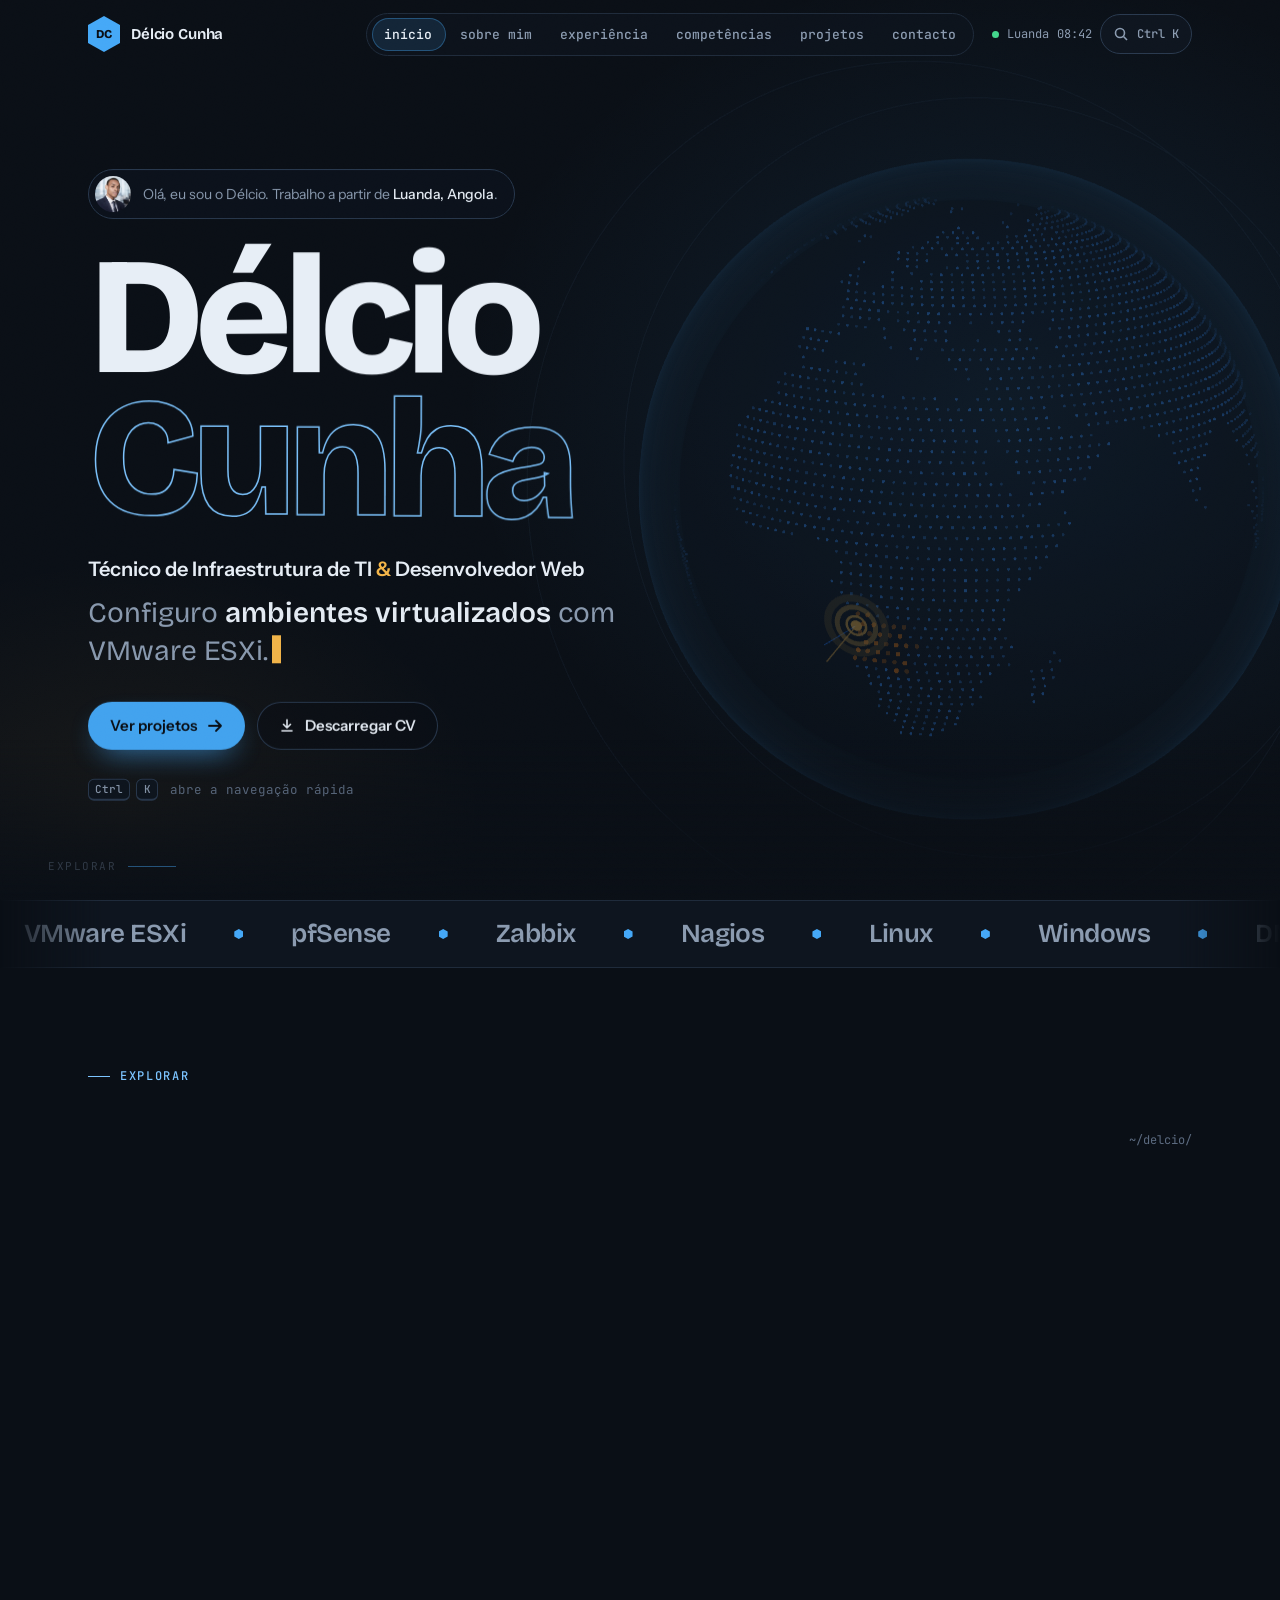
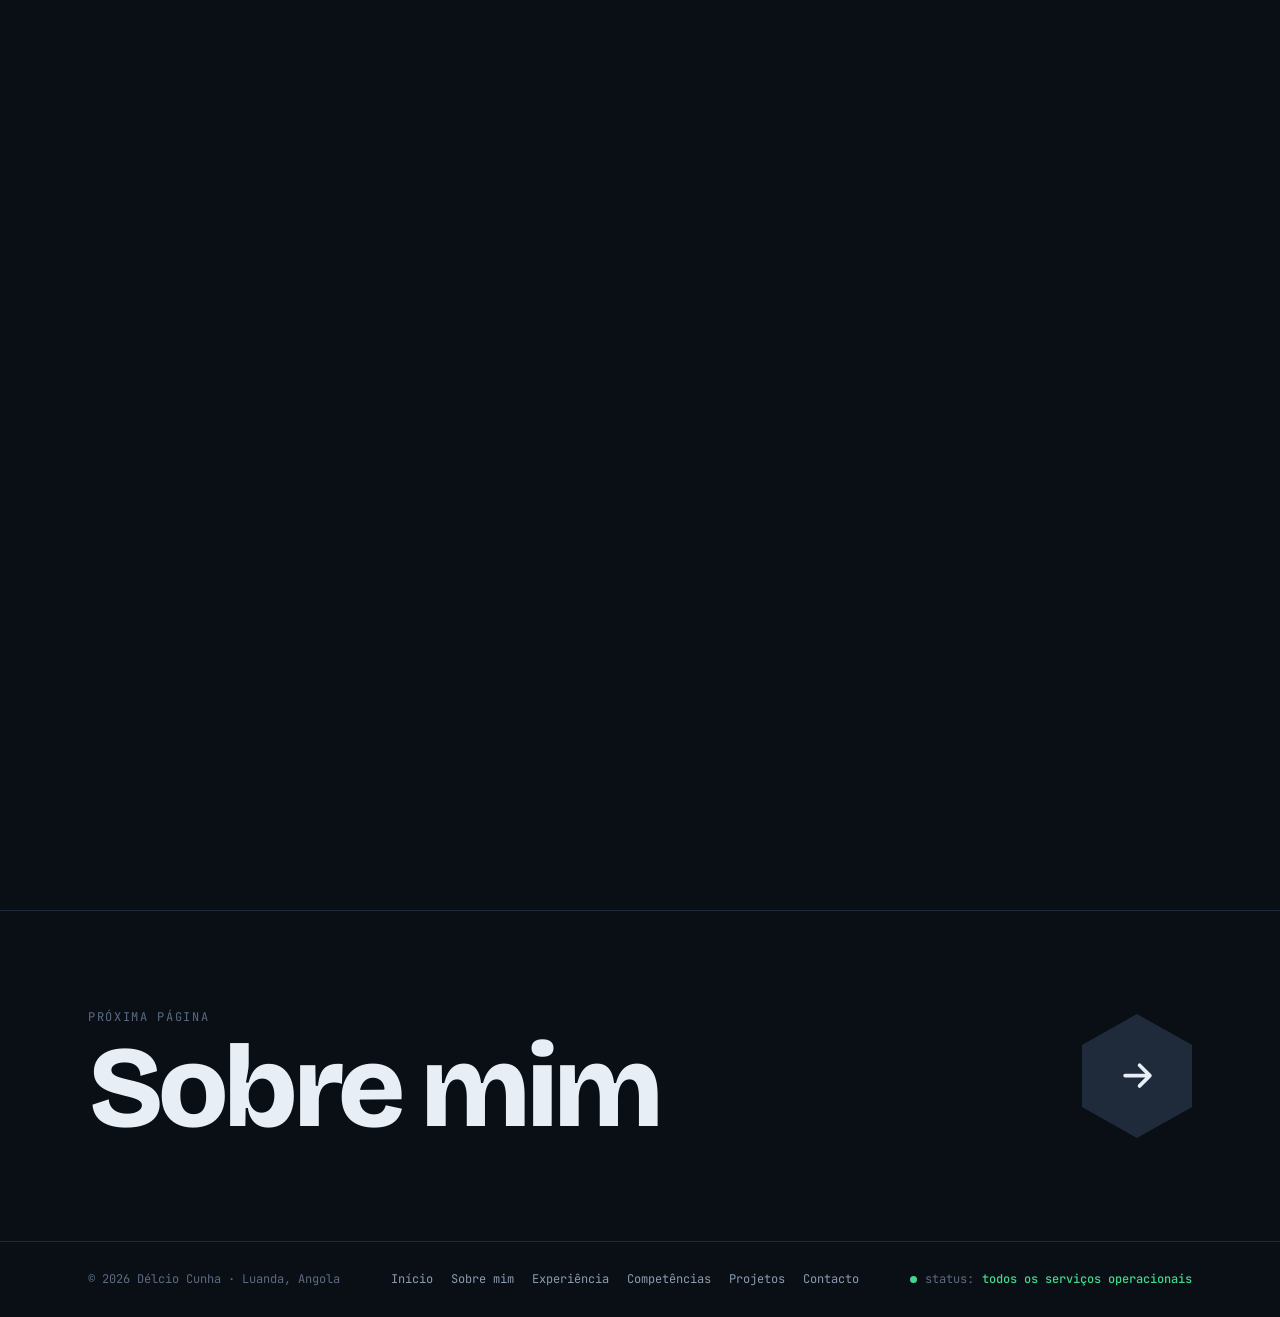
==== commit b0d6156e: "update update" ====
--- a/index.html
+++ b/index.html
@@ -32,7 +32,7 @@
 <div class="cursor-ring" aria-hidden="true"><span></span></div>
 <div class="curtain" aria-hidden="true"><div class="panel p2"></div><div class="panel p1"></div><p class="lbl"><span>a abrir</span><b></b></p></div>
 <div class="boot" aria-hidden="true"><div class="bar"></div><button class="skip-boot" type="button" tabindex="-1">saltar ⏎</button><pre></pre></div>
-<div class="cmdk" role="dialog" aria-modal="true" aria-label="Paleta de comandos">
+<div class="cmdk" data-lenis-prevent role="dialog" aria-modal="true" aria-label="Paleta de comandos">
   <div class="cmdk-box">
     <div class="cmdk-in"><svg viewBox="0 0 16 16" fill="none" stroke="currentColor" stroke-width="1.6"><circle cx="7" cy="7" r="4.5"/><path d="M10.5 10.5 14 14"/></svg><input type="text" role="combobox" aria-expanded="true" aria-controls="cmdkList" placeholder="Para onde quer ir? Escreva uma página ou ação…" aria-label="Pesquisar páginas e ações" id="cmdkInput"></div>
     <ul class="cmdk-list" id="cmdkList" role="listbox"></ul>
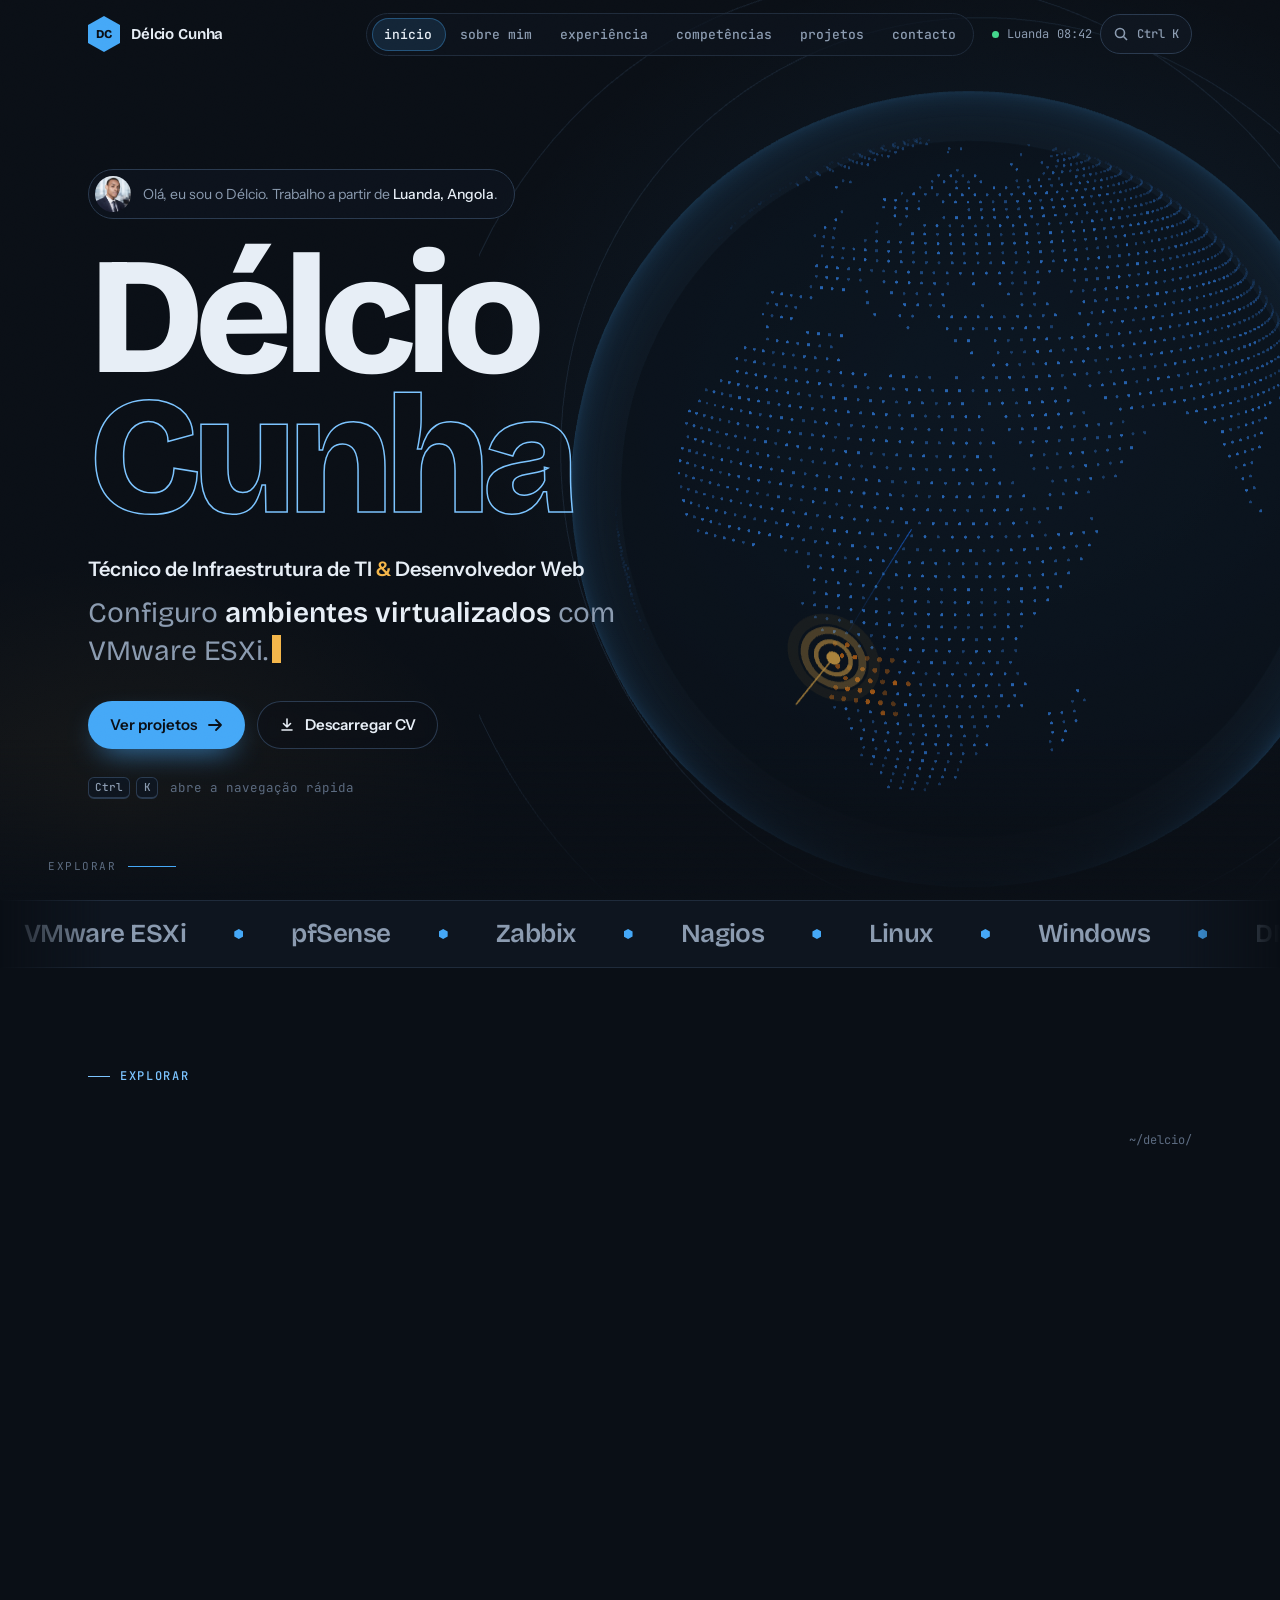
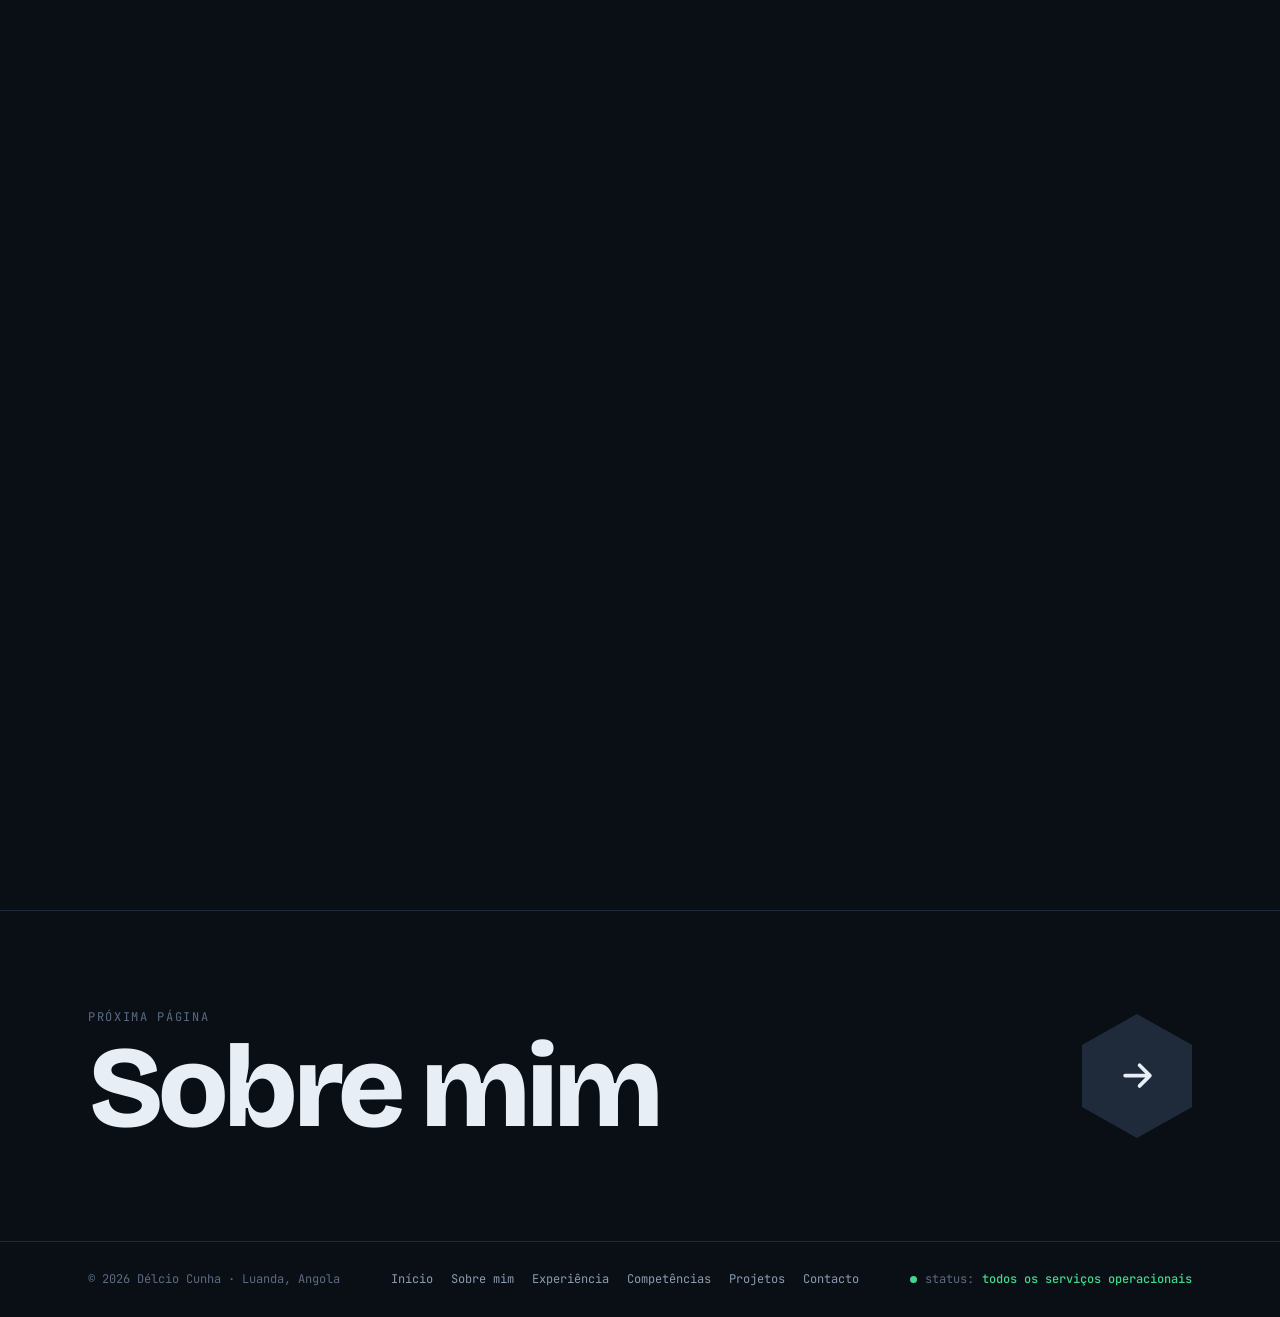
==== commit 2b6ab27f: "up up" ====
--- a/index.html
+++ b/index.html
@@ -108,11 +108,11 @@
       <a class="tile t-proj glow" href="projetos.html" data-cursor="abrir">
         <div class="t-head"><span class="t-path">/projetos</span><span class="t-go"><svg viewBox="0 0 16 16" fill="none" stroke="currentColor" stroke-width="1.8" stroke-linecap="round" stroke-linejoin="round"><path d="M4 12 12 4M6 4h6v6"/></svg></span></div>
         <div class="stack-cards" aria-hidden="true">
-          <div class="sc sc1"><i></i><b>URBANDA</b><span>Django · PostgreSQL</span></div>
-          <div class="sc sc2"><i></i><b>C3-Geo</b><span>drones · mineração · SIG</span></div>
+          <div class="sc sc1"><i></i><b>Kudjima</b><span>loja online · WhatsApp</span></div>
+          <div class="sc sc2"><i></i><b>URBANDA</b><span>Django · PostgreSQL</span></div>
           <div class="sc sc3"><i></i><b>GEPGEO</b><span>10 páginas · PT/EN · PWA</span></div>
         </div>
-        <div class="t-body"><h3>Projetos</h3><p>Dois websites institucionais e um sistema full stack, com estudos de caso.</p></div>
+        <div class="t-body"><h3>Projetos</h3><p>Uma loja online, dois websites institucionais e um sistema full stack, com estudos de caso.</p></div>
       </a>
 
       <a class="tile t-exp glow" href="experiencia.html" data-cursor="abrir">
--- a/assets/css/base.css
+++ b/assets/css/base.css
@@ -173,6 +173,10 @@
 .cursor-ring.is-down{width:24px;height:24px;margin:-12px 0 0 -12px}
 @media (hover:hover) and (pointer:fine){html.has-cursor body,html.has-cursor a,html.has-cursor button,html.has-cursor [role="button"]{cursor:none}html.has-cursor input,html.has-cursor textarea{cursor:text}}
 @media (hover:none),(pointer:coarse){.cursor,.cursor-ring{display:none}}
+/* janelas modais (estudos de caso) ficam na "top layer", acima do cursor personalizado: usa o cursor do sistema enquanto estão abertas */
+html.modal-open .cursor,html.modal-open .cursor-ring{display:none}
+html.has-cursor.modal-open body{cursor:auto}
+html.has-cursor.modal-open a,html.has-cursor.modal-open button,html.has-cursor.modal-open [role="button"],html.has-cursor.modal-open label{cursor:pointer}
 
 /* ---------- progresso de leitura ---------- */
 .progress{position:fixed;left:0;top:0;height:2px;width:100%;z-index:80;transform-origin:0 50%;transform:scaleX(0);background:linear-gradient(90deg,var(--signal),var(--amber));pointer-events:none}
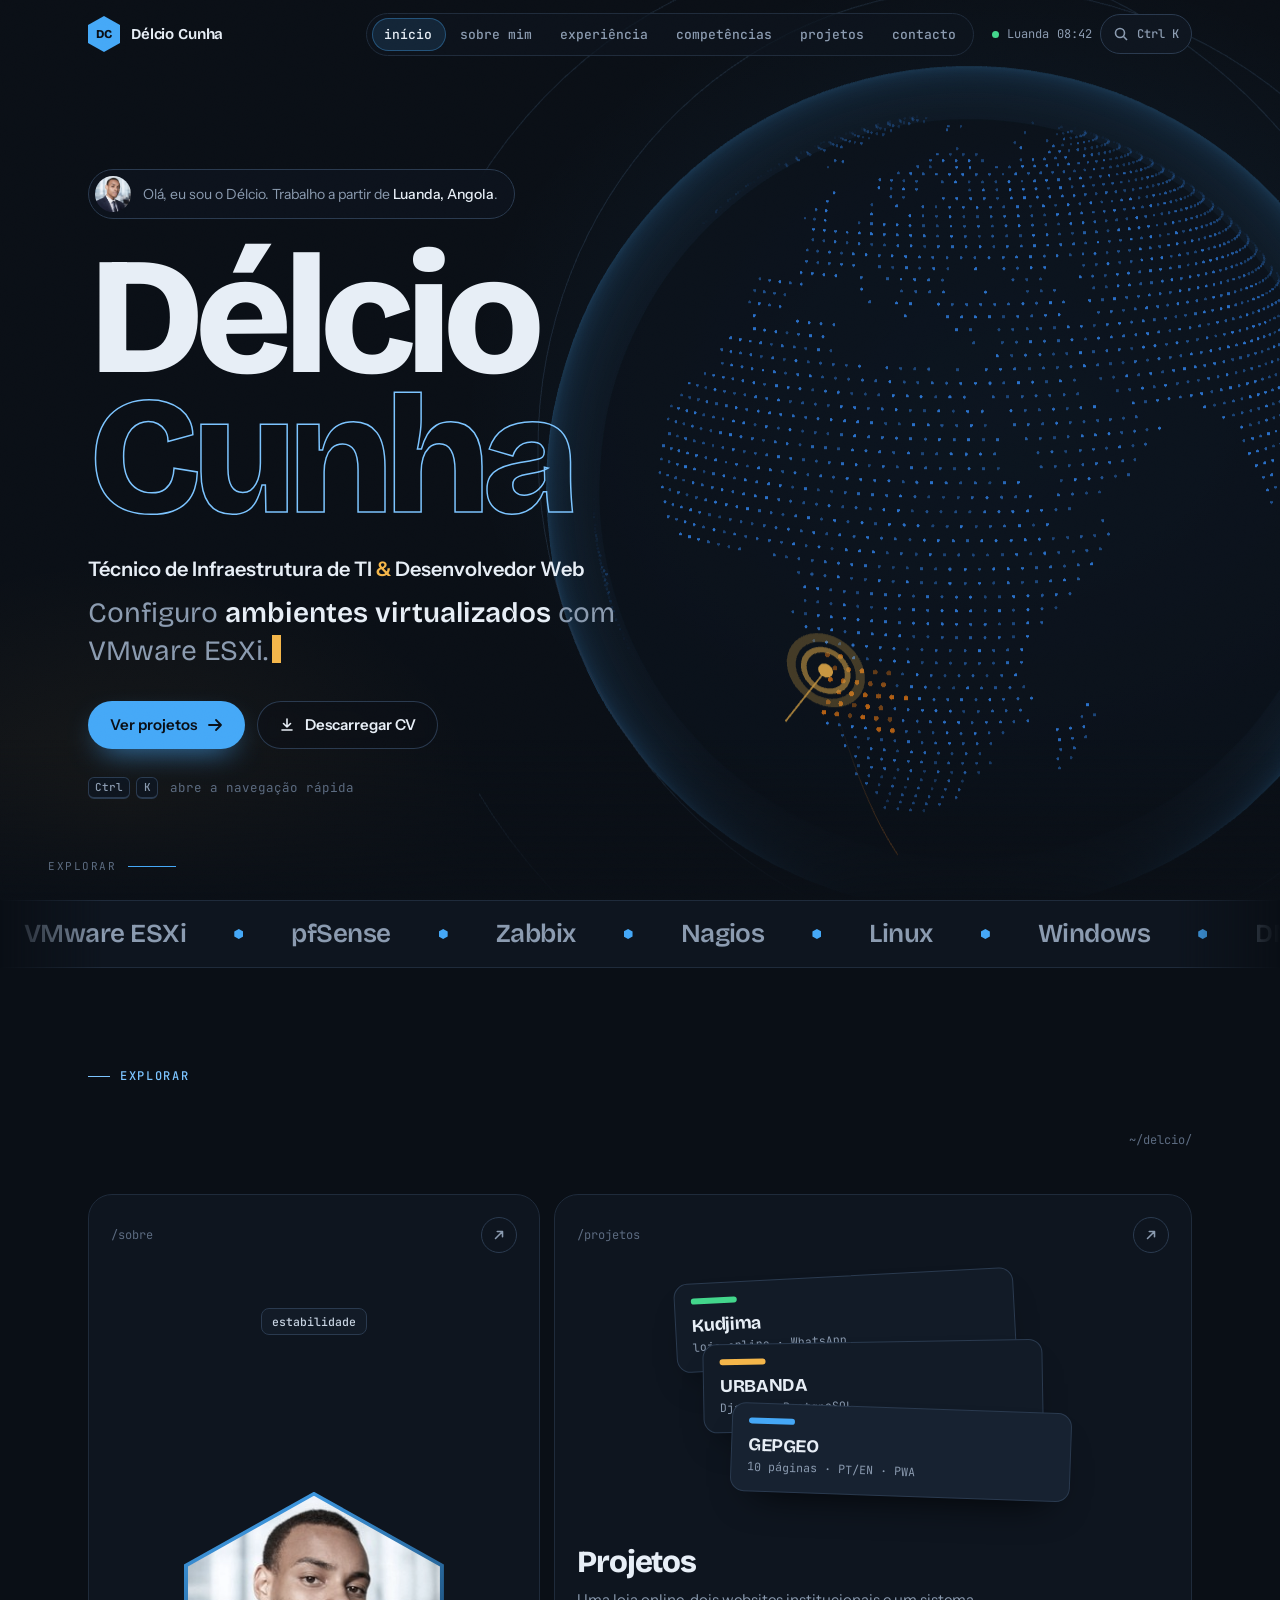
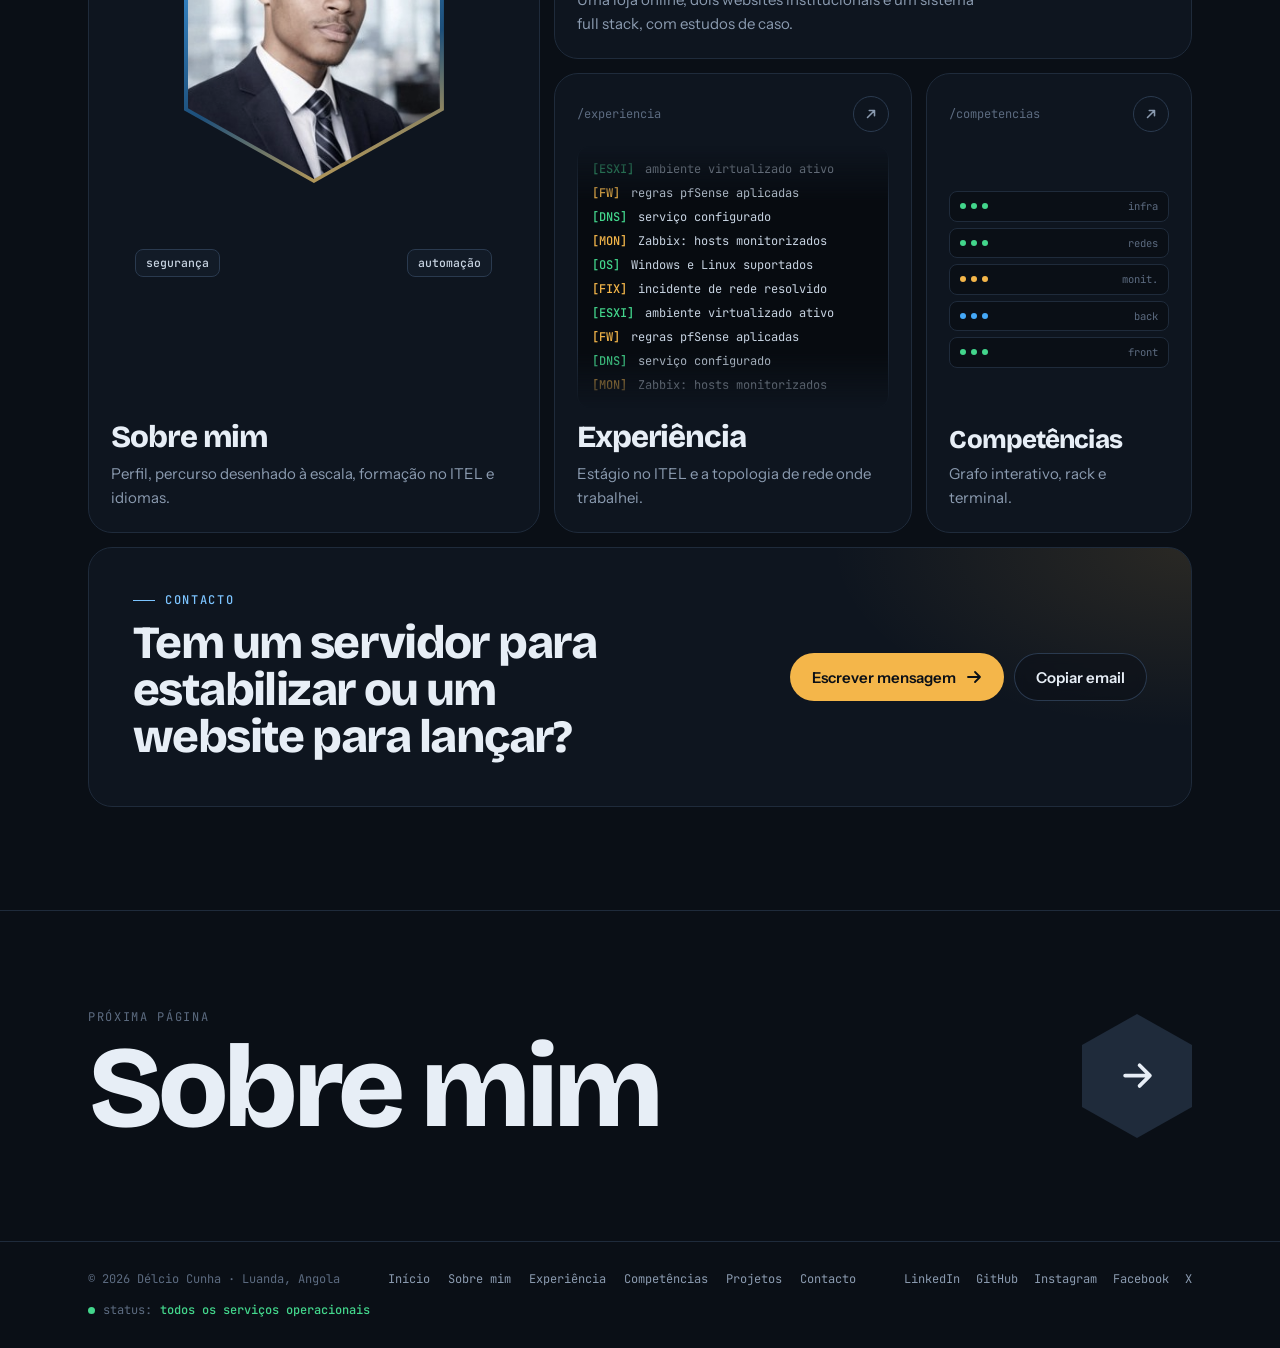
==== commit 9085dae1: "up up 003" ====
--- a/index.html
+++ b/index.html
@@ -166,6 +166,7 @@
   <div class="wrap">
     <span>© 2026 Délcio Cunha · Luanda, Angola</span>
     <nav aria-label="Rodapé"><a href="index.html">Início</a><a href="sobre.html">Sobre mim</a><a href="experiencia.html">Experiência</a><a href="competencias.html">Competências</a><a href="projetos.html">Projetos</a><a href="contacto.html">Contacto</a></nav>
+    <span class="foot-social"><a href="https://www.linkedin.com/in/delcio-cunha-b9760a3ba" target="_blank" rel="noopener">LinkedIn</a><a href="https://github.com/DelcioCunha" target="_blank" rel="noopener">GitHub</a><a href="https://www.instagram.com/delcio_369/" target="_blank" rel="noopener">Instagram</a><a href="https://www.facebook.com/delcio.cunha.2025/" target="_blank" rel="noopener">Facebook</a><a href="https://x.com/DelcioCunha369" target="_blank" rel="noopener">X</a></span>
     <span class="status"><span class="led"></span>status: <b>todos os serviços operacionais</b></span>
   </div>
 </footer>
--- a/assets/css/base.css
+++ b/assets/css/base.css
@@ -278,3 +278,5 @@
   .next-page .arrowbox{width:52px;height:58px}
   .next-page .wrap{gap:14px}
 }
+
+.site-foot .foot-social{display:flex;flex-wrap:wrap;gap:6px 16px}
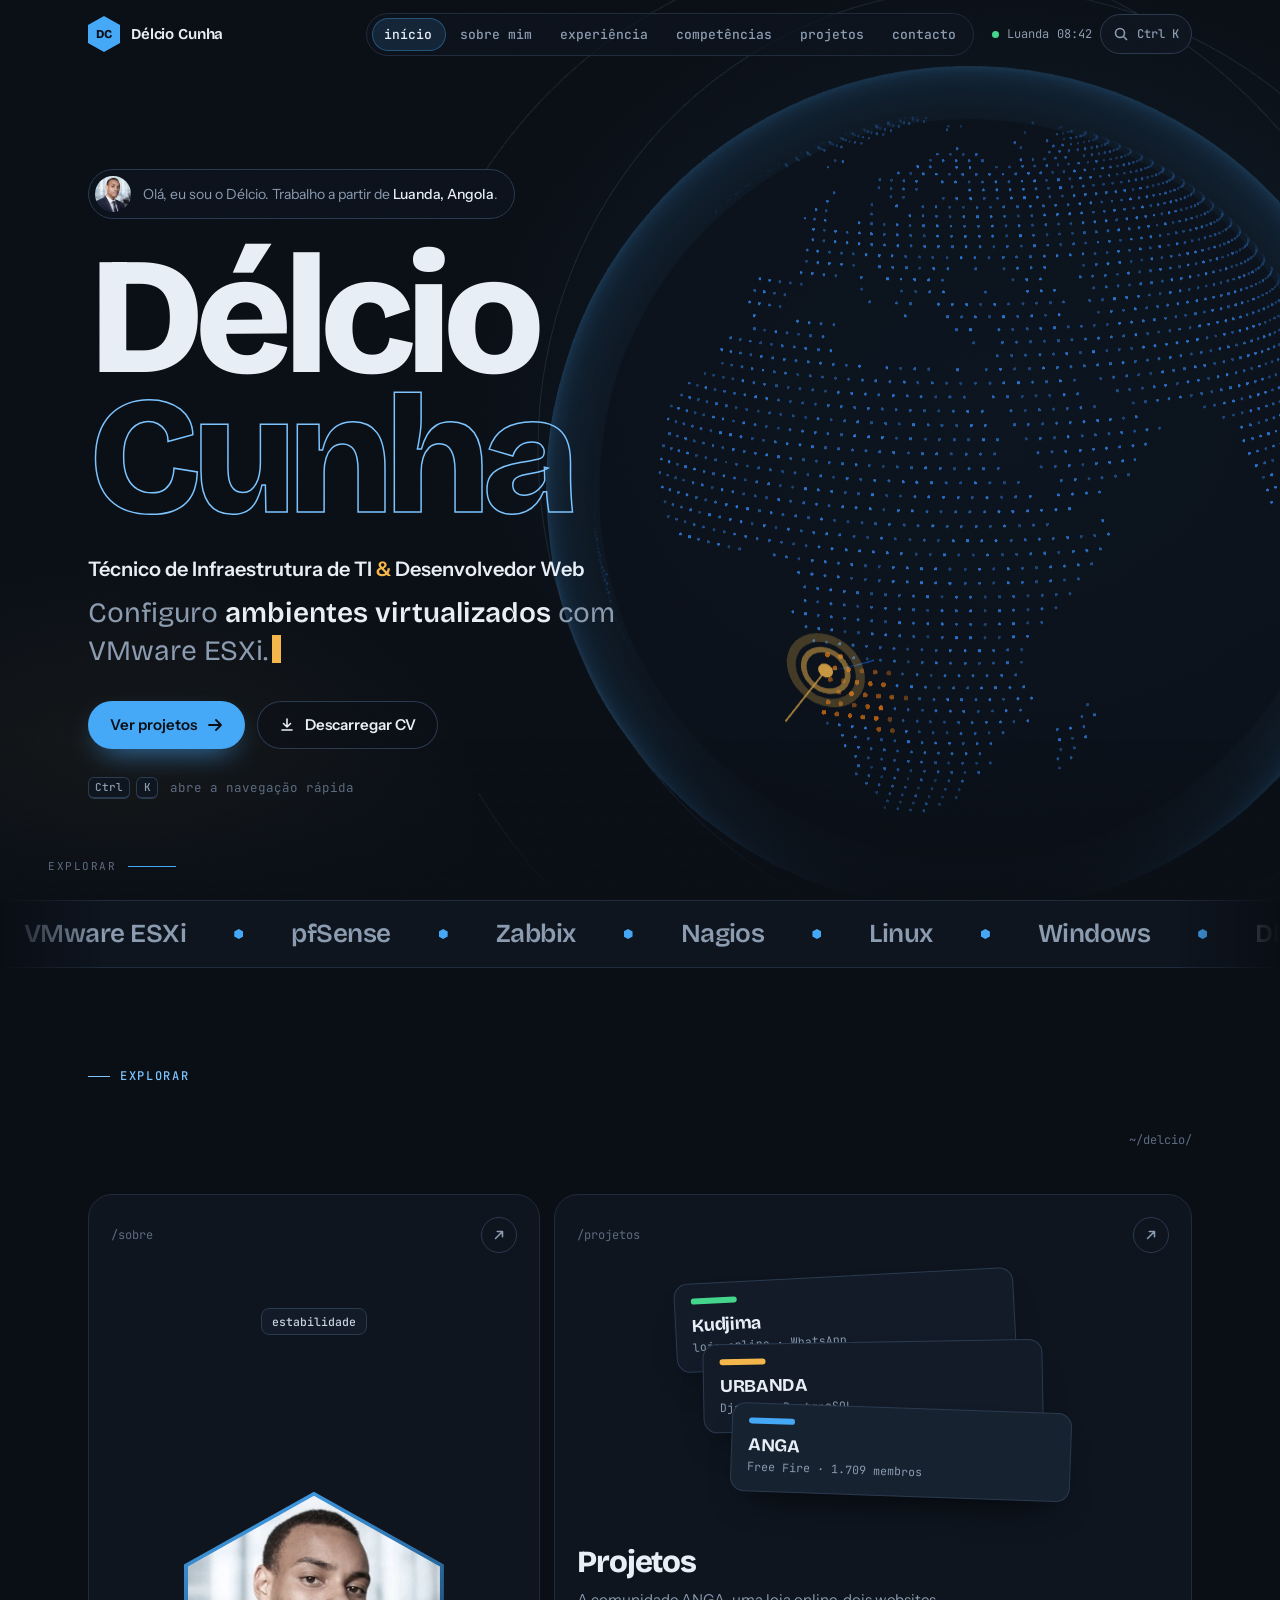
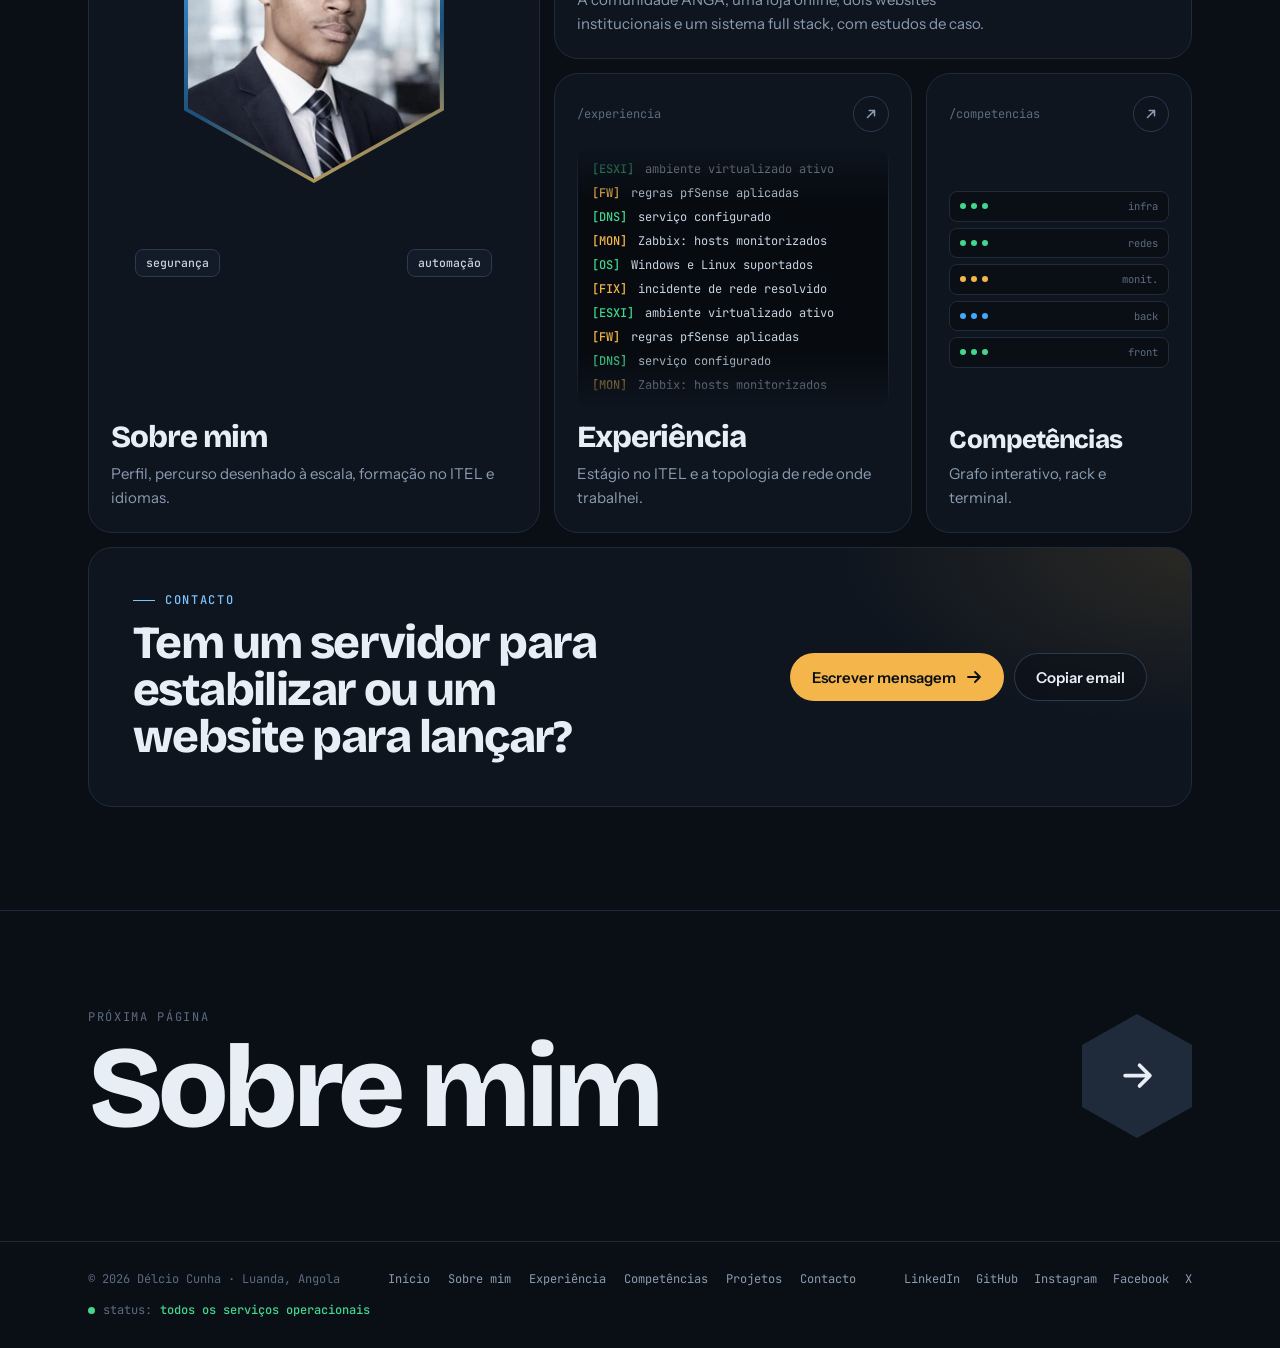
==== commit 35896f3c: "up up 004" ====
--- a/index.html
+++ b/index.html
@@ -110,9 +110,9 @@
         <div class="stack-cards" aria-hidden="true">
           <div class="sc sc1"><i></i><b>Kudjima</b><span>loja online · WhatsApp</span></div>
           <div class="sc sc2"><i></i><b>URBANDA</b><span>Django · PostgreSQL</span></div>
-          <div class="sc sc3"><i></i><b>GEPGEO</b><span>10 páginas · PT/EN · PWA</span></div>
+          <div class="sc sc3"><i></i><b>ANGA</b><span>Free Fire · 1.709 membros</span></div>
         </div>
-        <div class="t-body"><h3>Projetos</h3><p>Uma loja online, dois websites institucionais e um sistema full stack, com estudos de caso.</p></div>
+        <div class="t-body"><h3>Projetos</h3><p>A comunidade ANGA, uma loja online, dois websites institucionais e um sistema full stack, com estudos de caso.</p></div>
       </a>
 
       <a class="tile t-exp glow" href="experiencia.html" data-cursor="abrir">
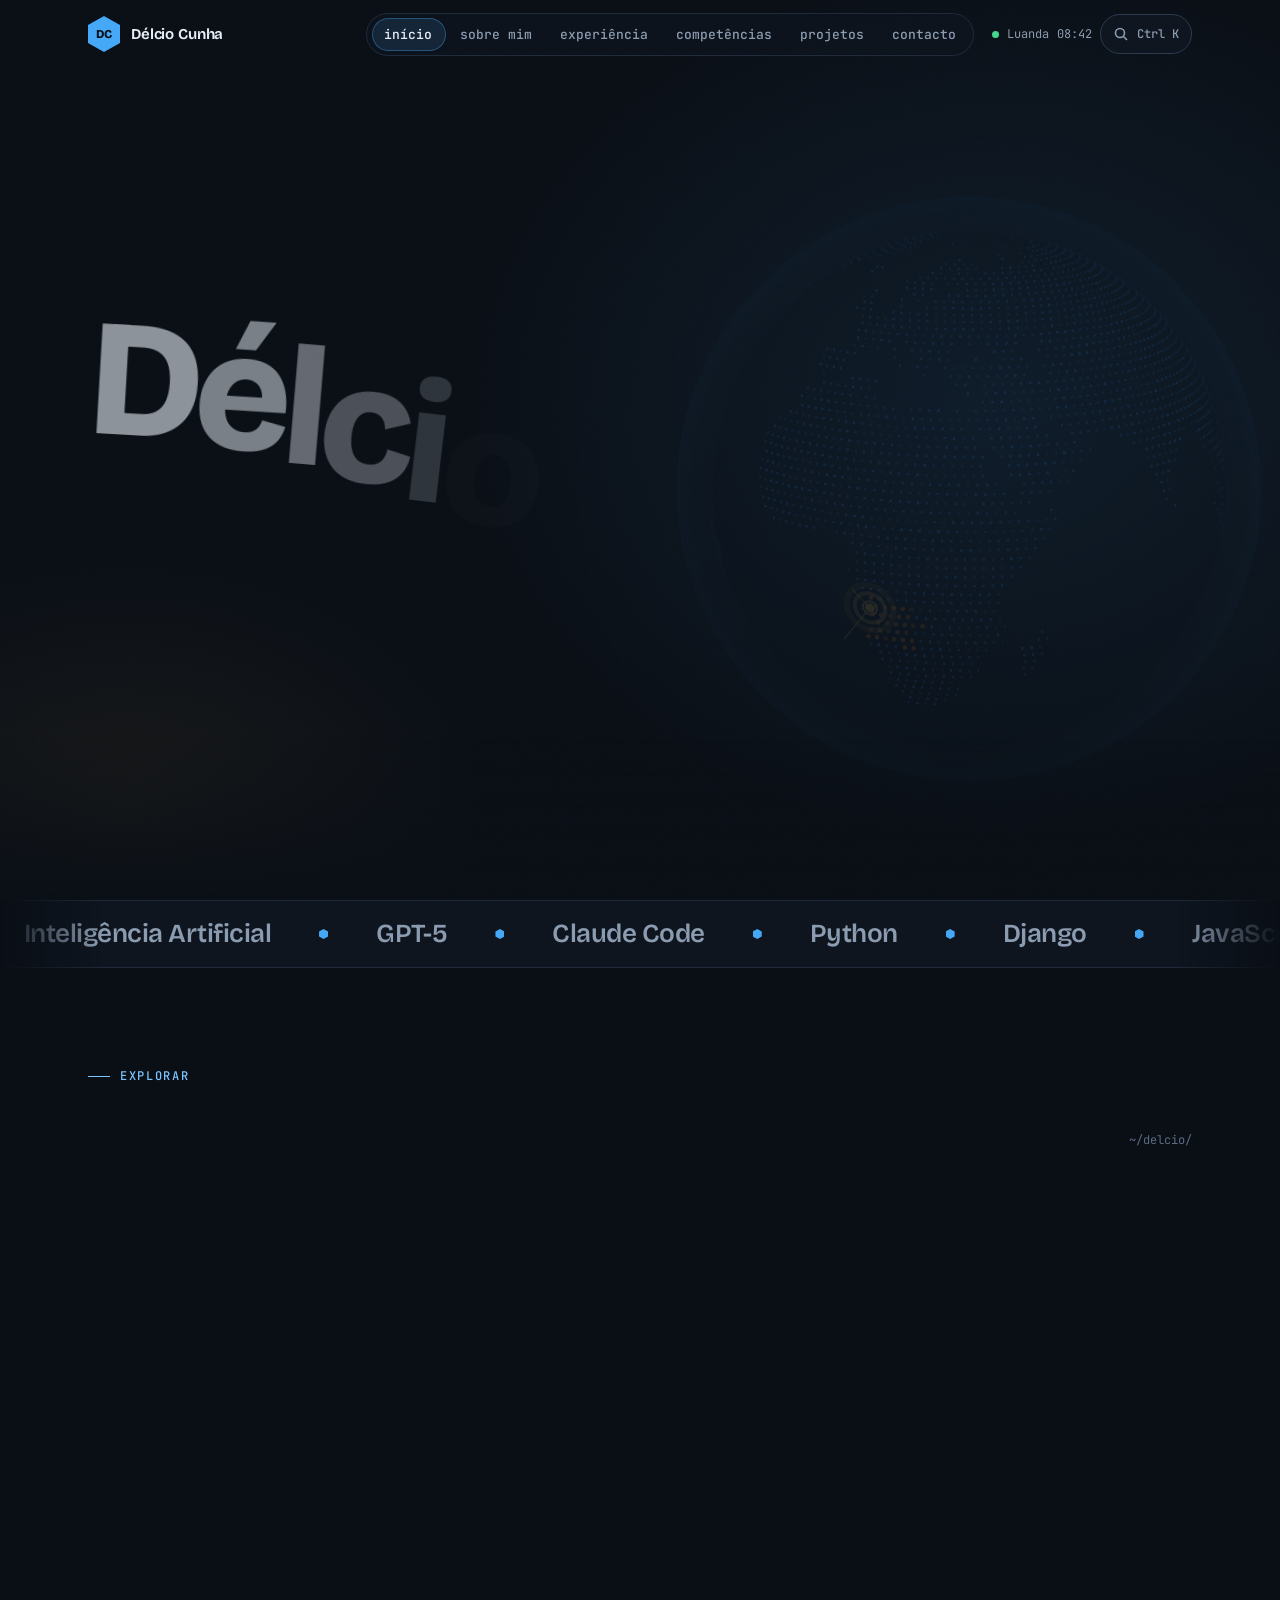
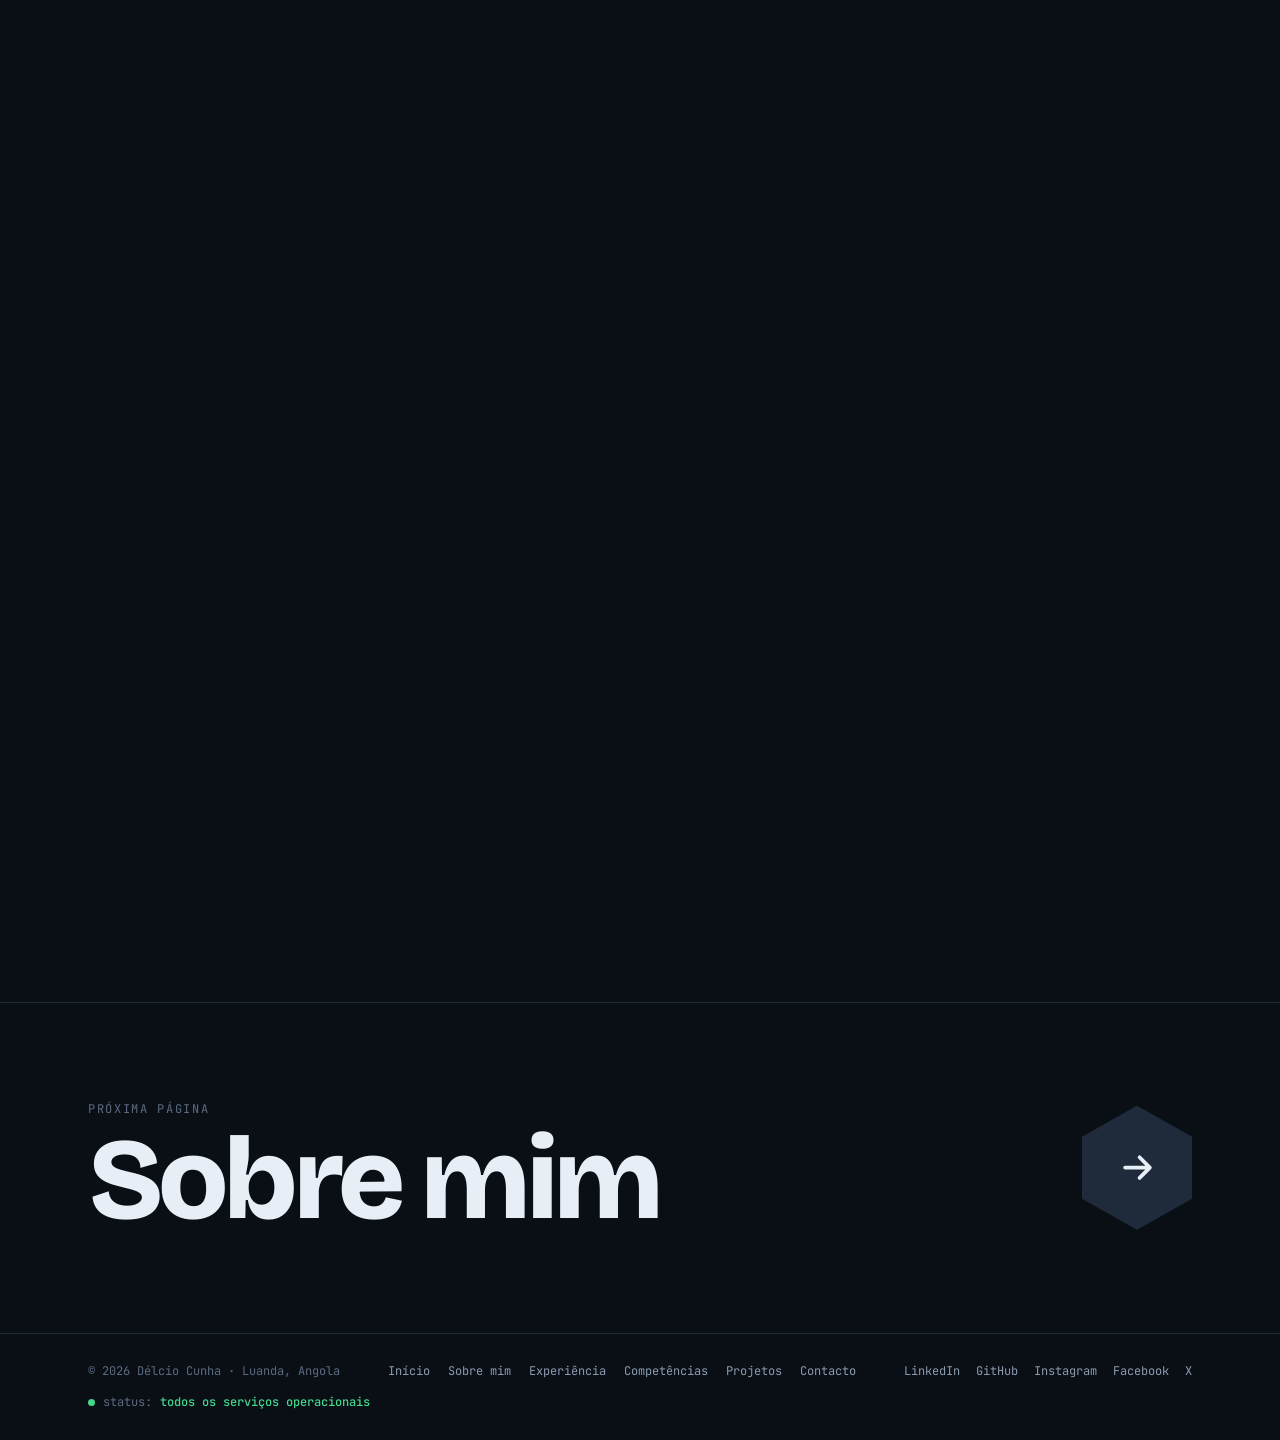
==== commit f9d9bcd1: "up up" ====
--- a/index.html
+++ b/index.html
@@ -3,16 +3,16 @@
 <head>
 <meta charset="utf-8">
 <meta name="viewport" content="width=device-width, initial-scale=1, viewport-fit=cover">
-<title>Délcio Cunha · Infraestrutura de TI & Desenvolvimento Web</title>
-<meta name="description" content="Portfólio de Délcio Cunha, Técnico de Infraestrutura de TI e Desenvolvedor Web em Luanda: virtualização, redes e segurança, monitorização e desenvolvimento full stack.">
+<title>Délcio Cunha · Técnico de TI, Desenvolvimento e Inteligência Artificial</title>
+<meta name="description" content="Portfólio de Délcio Cunha, Técnico de TI em Luanda: inteligência artificial, desenvolvimento web e mobile full stack, bases de dados, análise de dados, virtualização, redes e gestão de conteúdo.">
 <meta name="author" content="Délcio Cunha">
 <meta name="theme-color" content="#0A0F16">
 <meta name="color-scheme" content="dark">
 <meta property="og:type" content="website">
 <meta property="og:locale" content="pt_PT">
 <meta property="og:site_name" content="Délcio Cunha · Portfólio">
-<meta property="og:title" content="Délcio Cunha · Infraestrutura de TI & Desenvolvimento Web">
-<meta property="og:description" content="Portfólio de Délcio Cunha, Técnico de Infraestrutura de TI e Desenvolvedor Web em Luanda: virtualização, redes e segurança, monitorização e desenvolvimento full stack.">
+<meta property="og:title" content="Délcio Cunha · Técnico de TI, Desenvolvimento e Inteligência Artificial">
+<meta property="og:description" content="Portfólio de Délcio Cunha, Técnico de TI em Luanda: inteligência artificial, desenvolvimento web e mobile full stack, bases de dados, análise de dados, virtualização, redes e gestão de conteúdo.">
 <meta property="og:image" content="assets/img/og.jpg">
 <meta name="twitter:card" content="summary_large_image">
 <link rel="icon" href="assets/img/favicon.svg" type="image/svg+xml">
@@ -23,7 +23,7 @@
 <link rel="stylesheet" href="assets/css/home.css">
 <script>(function(h){h.classList.add('js');try{var s=sessionStorage;if(!s.getItem('dc-booted')&&matchMedia('(prefers-reduced-motion: no-preference)').matches)h.classList.add('is-booting');else if(s.getItem('dc-transit'))h.classList.add('is-entering');}catch(e){}setTimeout(function(){h.classList.remove('is-booting','is-entering')},6000);})(document.documentElement);</script>
 <script type="speculationrules">{"prefetch":[{"where":{"href_matches":"*.html"},"eagerness":"moderate"}]}</script>
-<script type="application/ld+json">{"@context": "https://schema.org", "@type": "Person", "name": "Délcio Cunha", "jobTitle": "Técnico de Infraestrutura de TI & Desenvolvedor Web", "email": "mailto:delciobentocunha007@gmail.com", "telephone": "+244947976103", "address": {"@type": "PostalAddress", "streetAddress": "Av. Marien Ngouabi, Maianga", "addressLocality": "Luanda", "addressCountry": "AO"}, "alumniOf": {"@type": "EducationalOrganization", "name": "Instituto de Telecomunicações (ITEL)"}, "knowsLanguage": ["pt", "en", "es"], "knowsAbout": ["VMware ESXi", "pfSense", "Zabbix", "Nagios", "Linux", "Windows", "Python", "Django", "PostgreSQL", "JavaScript", "React.js", "Angular", "PHP", "SEO técnico"]}</script>
+<script type="application/ld+json">{"@context": "https://schema.org", "@type": "Person", "name": "Délcio Cunha", "jobTitle": "Técnico de TI & Desenvolvedor Full Stack", "email": "mailto:delciobentocunha007@gmail.com", "telephone": "+244947976103", "address": {"@type": "PostalAddress", "streetAddress": "Av. Marien Ngouabi, Maianga", "addressLocality": "Luanda", "addressCountry": "AO"}, "alumniOf": {"@type": "EducationalOrganization", "name": "Instituto de Telecomunicações (ITEL)"}, "knowsLanguage": ["pt", "en", "es"], "knowsAbout": ["Inteligência Artificial", "Desenvolvimento web", "Desenvolvimento mobile", "Programação full stack", "Python", "Django", "JavaScript", "React.js", "Angular", "PHP", "PostgreSQL", "MySQL", "Análise de dados", "Web scraping", "APIs REST", "VMware ESXi", "Linux", "Windows", "Redes e infraestruturas", "Gestão de redes sociais"]}</script>
 </head>
 <body data-page="inicio">
 <a class="skip" href="#main">Saltar para o conteúdo</a>
@@ -62,8 +62,8 @@
     <div class="hero-copy">
       <p class="hello" data-h><img src="assets/img/delcio.jpg" alt="" width="36" height="36"><span>Olá, eu sou o Délcio. Trabalho a partir de <b>Luanda, Angola</b>.</span></p>
       <h1 class="hero-name" aria-label="Délcio Cunha"><span class="hn">Délcio</span><span class="hn outline">Cunha</span></h1>
-      <p class="hero-role" data-h>Técnico de Infraestrutura de TI <i>&amp;</i> Desenvolvedor Web</p>
-      <p class="hero-rot" data-h aria-live="polite"><span id="rot">Configuro <b>ambientes virtualizados</b> com VMware ESXi.</span><span class="caret" aria-hidden="true"></span></p>
+      <p class="hero-role" data-h>Técnico de TI <i>&amp;</i> Desenvolvedor Full Stack</p>
+      <p class="hero-rot" data-h aria-live="polite"><span id="rot">Integro <b>inteligência artificial</b> no desenvolvimento e na automação.</span><span class="caret" aria-hidden="true"></span></p>
       <div class="hero-cta" data-h>
         <a class="btn btn-primary" href="projetos.html" data-magnet>Ver projetos <svg class="arrow" viewBox="0 0 16 16" fill="none" stroke="currentColor" stroke-width="1.8" stroke-linecap="round" stroke-linejoin="round"><path d="M2 8h12M9 3l5 5-5 5"/></svg></a>
         <a class="btn btn-ghost" href="assets/docs/CV-Delcio-Cunha.pdf" download data-magnet><svg viewBox="0 0 16 16" fill="none" stroke="currentColor" stroke-width="1.6" stroke-linecap="round" stroke-linejoin="round"><path d="M8 2v8M4.5 6.5 8 10l3.5-3.5M3 13h10"/></svg>Descarregar CV</a>
@@ -77,10 +77,10 @@
 <div class="ticker" aria-label="Tecnologias com que trabalho">
   <div class="ticker-track">
     <ul>
-      <li>VMware ESXi</li><li>pfSense</li><li>Zabbix</li><li>Nagios</li><li>Linux</li><li>Windows</li><li>DNS</li><li>Python</li><li>Django</li><li>PostgreSQL</li><li>APIs REST</li><li>JavaScript</li><li>React.js</li><li>Angular</li><li>PHP</li><li>Schema.org</li>
+      <li>Inteligência Artificial</li><li>GPT-5</li><li>Claude Code</li><li>Python</li><li>Django</li><li>JavaScript</li><li>React.js</li><li>Angular</li><li>PHP</li><li>APIs REST</li><li>Web scraping</li><li>PostgreSQL</li><li>MySQL</li><li>Análise de dados</li><li>VS Code</li><li>PyCharm</li><li>VMware ESXi</li><li>Linux</li><li>Windows</li><li>Redes</li><li>Pacote Office</li>
     </ul>
     <ul aria-hidden="true">
-      <li>VMware ESXi</li><li>pfSense</li><li>Zabbix</li><li>Nagios</li><li>Linux</li><li>Windows</li><li>DNS</li><li>Python</li><li>Django</li><li>PostgreSQL</li><li>APIs REST</li><li>JavaScript</li><li>React.js</li><li>Angular</li><li>PHP</li><li>Schema.org</li>
+      <li>Inteligência Artificial</li><li>GPT-5</li><li>Claude Code</li><li>Python</li><li>Django</li><li>JavaScript</li><li>React.js</li><li>Angular</li><li>PHP</li><li>APIs REST</li><li>Web scraping</li><li>PostgreSQL</li><li>MySQL</li><li>Análise de dados</li><li>VS Code</li><li>PyCharm</li><li>VMware ESXi</li><li>Linux</li><li>Windows</li><li>Redes</li><li>Pacote Office</li>
     </ul>
   </div>
 </div>
@@ -96,60 +96,61 @@
     </div>
 
     <div class="bento" data-reveal="stagger">
-      <a class="tile t-about glow" href="sobre.html" data-cursor="abrir">
+      <a class="tile t-about glow" href="sobre.html">
         <div class="t-head"><span class="t-path">/sobre</span><span class="t-go"><svg viewBox="0 0 16 16" fill="none" stroke="currentColor" stroke-width="1.8" stroke-linecap="round" stroke-linejoin="round"><path d="M4 12 12 4M6 4h6v6"/></svg></span></div>
         <div class="about-visual">
           <div class="hexphoto hexclip"><img src="assets/img/delcio.jpg" alt="" loading="lazy"></div>
-          <div class="orbit" aria-hidden="true"><span>estabilidade</span><span>segurança</span><span>automação</span></div>
+          <div class="orbit" aria-hidden="true"><span>IA e dados</span><span>web e mobile</span><span>sistemas</span></div>
         </div>
-        <div class="t-body"><h3>Sobre mim</h3><p>Perfil, percurso desenhado à escala, formação no ITEL e idiomas.</p></div>
+        <div class="t-body"><h3>Sobre mim</h3><p>Perfil, percurso desenhado à escala e idiomas.</p></div>
       </a>
 
-      <a class="tile t-proj glow" href="projetos.html" data-cursor="abrir">
+      <a class="tile t-proj glow" href="projetos.html">
         <div class="t-head"><span class="t-path">/projetos</span><span class="t-go"><svg viewBox="0 0 16 16" fill="none" stroke="currentColor" stroke-width="1.8" stroke-linecap="round" stroke-linejoin="round"><path d="M4 12 12 4M6 4h6v6"/></svg></span></div>
         <div class="stack-cards" aria-hidden="true">
           <div class="sc sc1"><i></i><b>Kudjima</b><span>loja online · WhatsApp</span></div>
           <div class="sc sc2"><i></i><b>URBANDA</b><span>Django · PostgreSQL</span></div>
-          <div class="sc sc3"><i></i><b>ANGA</b><span>Free Fire · 1.709 membros</span></div>
+          <div class="sc sc3"><i></i><b>GEPGEO</b><span>website · PT/EN · mapa 3D</span></div>
+          <div class="sc sc4"><i></i><b>C3-Geo</b><span>website · drones e SIG</span></div>
         </div>
-        <div class="t-body"><h3>Projetos</h3><p>A comunidade ANGA, uma loja online, dois websites institucionais e um sistema full stack, com estudos de caso.</p></div>
+        <div class="t-body"><h3>Projetos</h3><p>Hortomar (web scraping e dados do mar), a assistente de voz ADANA, websites, uma loja online e um sistema full stack, com estudos de caso.</p></div>
       </a>
 
-      <a class="tile t-exp glow" href="experiencia.html" data-cursor="abrir">
+      <a class="tile t-exp glow" href="experiencia.html">
         <div class="t-head"><span class="t-path">/experiencia</span><span class="t-go"><svg viewBox="0 0 16 16" fill="none" stroke="currentColor" stroke-width="1.8" stroke-linecap="round" stroke-linejoin="round"><path d="M4 12 12 4M6 4h6v6"/></svg></span></div>
         <div class="minilog" aria-hidden="true">
           <ul>
+            <li><b>[IA]</b> assistente com GPT-5 e Claude Code</li>
+            <li><b>[WEB]</b> website publicado e otimizado</li>
+            <li><b>[DB]</b> consulta PostgreSQL / MySQL</li>
+            <li><b>[API]</b> dados consumidos e integrados</li>
             <li><b>[ESXI]</b> ambiente virtualizado ativo</li>
-            <li><b>[FW]</b> regras pfSense aplicadas</li>
-            <li><b>[DNS]</b> serviço configurado</li>
-            <li><b>[MON]</b> Zabbix: hosts monitorizados</li>
             <li><b>[OS]</b> Windows e Linux suportados</li>
-            <li><b>[FIX]</b> incidente de rede resolvido</li>
-            <li><b>[ESXI]</b> ambiente virtualizado ativo</li>
-            <li><b>[FW]</b> regras pfSense aplicadas</li>
-            <li><b>[DNS]</b> serviço configurado</li>
-            <li><b>[MON]</b> Zabbix: hosts monitorizados</li>
+            <li><b>[IA]</b> assistente com GPT-5 e Claude Code</li>
+            <li><b>[WEB]</b> website publicado e otimizado</li>
+            <li><b>[DB]</b> consulta PostgreSQL / MySQL</li>
+            <li><b>[API]</b> dados consumidos e integrados</li>
           </ul>
         </div>
-        <div class="t-body"><h3>Experiência</h3><p>Estágio no ITEL e a topologia de rede onde trabalhei.</p></div>
+        <div class="t-body"><h3>Experiência</h3><p>Estágio curricular no ITEL, trabalho freelance e a topologia de rede do laboratório.</p></div>
       </a>
 
-      <a class="tile t-skill glow" href="competencias.html" data-cursor="abrir">
+      <a class="tile t-skill glow" href="competencias.html">
         <div class="t-head"><span class="t-path">/competencias</span><span class="t-go"><svg viewBox="0 0 16 16" fill="none" stroke="currentColor" stroke-width="1.8" stroke-linecap="round" stroke-linejoin="round"><path d="M4 12 12 4M6 4h6v6"/></svg></span></div>
         <div class="minirack" aria-hidden="true">
+          <div><i></i><i></i><i></i><span>IA</span></div>
+          <div><i></i><i></i><i></i><span>dados</span></div>
+          <div><i></i><i></i><i></i><span>web</span></div>
+          <div><i></i><i></i><i></i><span>mobile</span></div>
           <div><i></i><i></i><i></i><span>infra</span></div>
-          <div><i></i><i></i><i></i><span>redes</span></div>
-          <div><i></i><i></i><i></i><span>monit.</span></div>
-          <div><i></i><i></i><i></i><span>back</span></div>
-          <div><i></i><i></i><i></i><span>front</span></div>
         </div>
-        <div class="t-body"><h3>Competências</h3><p>Grafo interativo, rack e terminal.</p></div>
+        <div class="t-body"><h3>Competências</h3><p>Grafo interativo, ferramentas e terminal.</p></div>
       </a>
 
       <div class="tile t-contact glow">
         <div class="tc-copy">
           <p class="eyebrow">Contacto</p>
-          <h3>Tem um servidor para estabilizar ou um website para lançar?</h3>
+          <h3>Tem um sistema para construir, dados para analisar ou um website para lançar?</h3>
         </div>
         <div class="tc-actions">
           <a class="btn btn-amber" href="contacto.html" data-magnet>Escrever mensagem <svg class="arrow" viewBox="0 0 16 16" fill="none" stroke="currentColor" stroke-width="1.8" stroke-linecap="round" stroke-linejoin="round"><path d="M2 8h12M9 3l5 5-5 5"/></svg></a>
@@ -161,7 +162,7 @@
 </section>
 
 </main>
-<a class="next-page" href="sobre.html" data-cursor="abrir"><div class="wrap"><div><small>Próxima página</small><b>Sobre mim</b></div><span class="arrowbox"><svg viewBox="0 0 16 16" fill="none" stroke="currentColor" stroke-width="1.8" stroke-linecap="round" stroke-linejoin="round"><path d="M2 8h12M9 3l5 5-5 5"/></svg></span></div></a>
+<a class="next-page" href="sobre.html"><div class="wrap"><div><small>Próxima página</small><b>Sobre mim</b></div><span class="arrowbox"><svg viewBox="0 0 16 16" fill="none" stroke="currentColor" stroke-width="1.8" stroke-linecap="round" stroke-linejoin="round"><path d="M2 8h12M9 3l5 5-5 5"/></svg></span></div></a>
 <footer class="site-foot">
   <div class="wrap">
     <span>© 2026 Délcio Cunha · Luanda, Angola</span>
--- a/assets/css/home.css
+++ b/assets/css/home.css
@@ -105,13 +105,15 @@
 .sc i{display:block;height:6px;width:46px;border-radius:3px;background:var(--line-2);margin-bottom:8px}
 .sc b{font:700 18px/1.1 var(--f-display);letter-spacing:-.02em}
 .sc span{font:400 11.5px/1.3 var(--f-mono);color:var(--muted)}
-.sc1{transform:translate(-50%,-50%) translate(-28px,-80px) rotate(-3deg)}
-.sc2{transform:translate(-50%,-50%) translate(0,-14px) rotate(-1deg)}
-.sc3{transform:translate(-50%,-50%) translate(28px,52px) rotate(2deg);background:var(--panel-2)}
-.sc3 i{background:var(--signal)}.sc2 i{background:var(--amber)}.sc1 i{background:var(--ok)}
-.t-proj:hover .sc1{transform:translate(-50%,-50%) translate(-160px,-6px) rotate(-10deg)}
-.t-proj:hover .sc2{transform:translate(-50%,-50%) translate(0,-24px) rotate(0)}
-.t-proj:hover .sc3{transform:translate(-50%,-50%) translate(160px,4px) rotate(9deg)}
+.sc1{transform:translate(-50%,-50%) translate(-34px,-96px) rotate(-4deg)}
+.sc2{transform:translate(-50%,-50%) translate(-10px,-36px) rotate(-1.5deg)}
+.sc3{transform:translate(-50%,-50%) translate(14px,24px) rotate(1.5deg)}
+.sc4{transform:translate(-50%,-50%) translate(34px,84px) rotate(3.5deg);background:var(--panel-2)}
+.sc4 i{background:var(--signal)}.sc3 i{background:var(--signal-2,var(--signal))}.sc2 i{background:var(--amber)}.sc1 i{background:var(--ok)}
+.t-proj:hover .sc1{transform:translate(-50%,-50%) translate(-128px,-12px) rotate(-8deg)}
+.t-proj:hover .sc2{transform:translate(-50%,-50%) translate(-44px,-34px) rotate(-3deg)}
+.t-proj:hover .sc3{transform:translate(-50%,-50%) translate(44px,-34px) rotate(3deg)}
+.t-proj:hover .sc4{transform:translate(-50%,-50%) translate(128px,-12px) rotate(8deg)}
 
 /* experiência: mini log a correr */
 .minilog{flex:1;margin-block:14px;border-radius:12px;background:#070B10;border:1px solid var(--line);overflow:hidden;position:relative;min-height:150px;
@@ -144,8 +146,10 @@
   .t-about,.t-proj,.t-exp,.t-skill,.t-contact{grid-column:1/-1;grid-row:auto}
   .tile{min-height:300px}
   .t-contact{min-height:0}
-  .t-proj:hover .sc1{transform:translate(-50%,-50%) translate(-60px,-16px) rotate(-10deg)}
-  .t-proj:hover .sc3{transform:translate(-50%,-50%) translate(60px,10px) rotate(9deg)}
+  .t-proj:hover .sc1{transform:translate(-50%,-50%) translate(-70px,-20px) rotate(-9deg)}
+  .t-proj:hover .sc2{transform:translate(-50%,-50%) translate(-24px,-30px) rotate(-3deg)}
+  .t-proj:hover .sc3{transform:translate(-50%,-50%) translate(24px,-4px) rotate(3deg)}
+  .t-proj:hover .sc4{transform:translate(-50%,-50%) translate(70px,16px) rotate(9deg)}
 }
 
 .t-skill .t-body h3{font-size:clamp(22px,2vw,28px)}
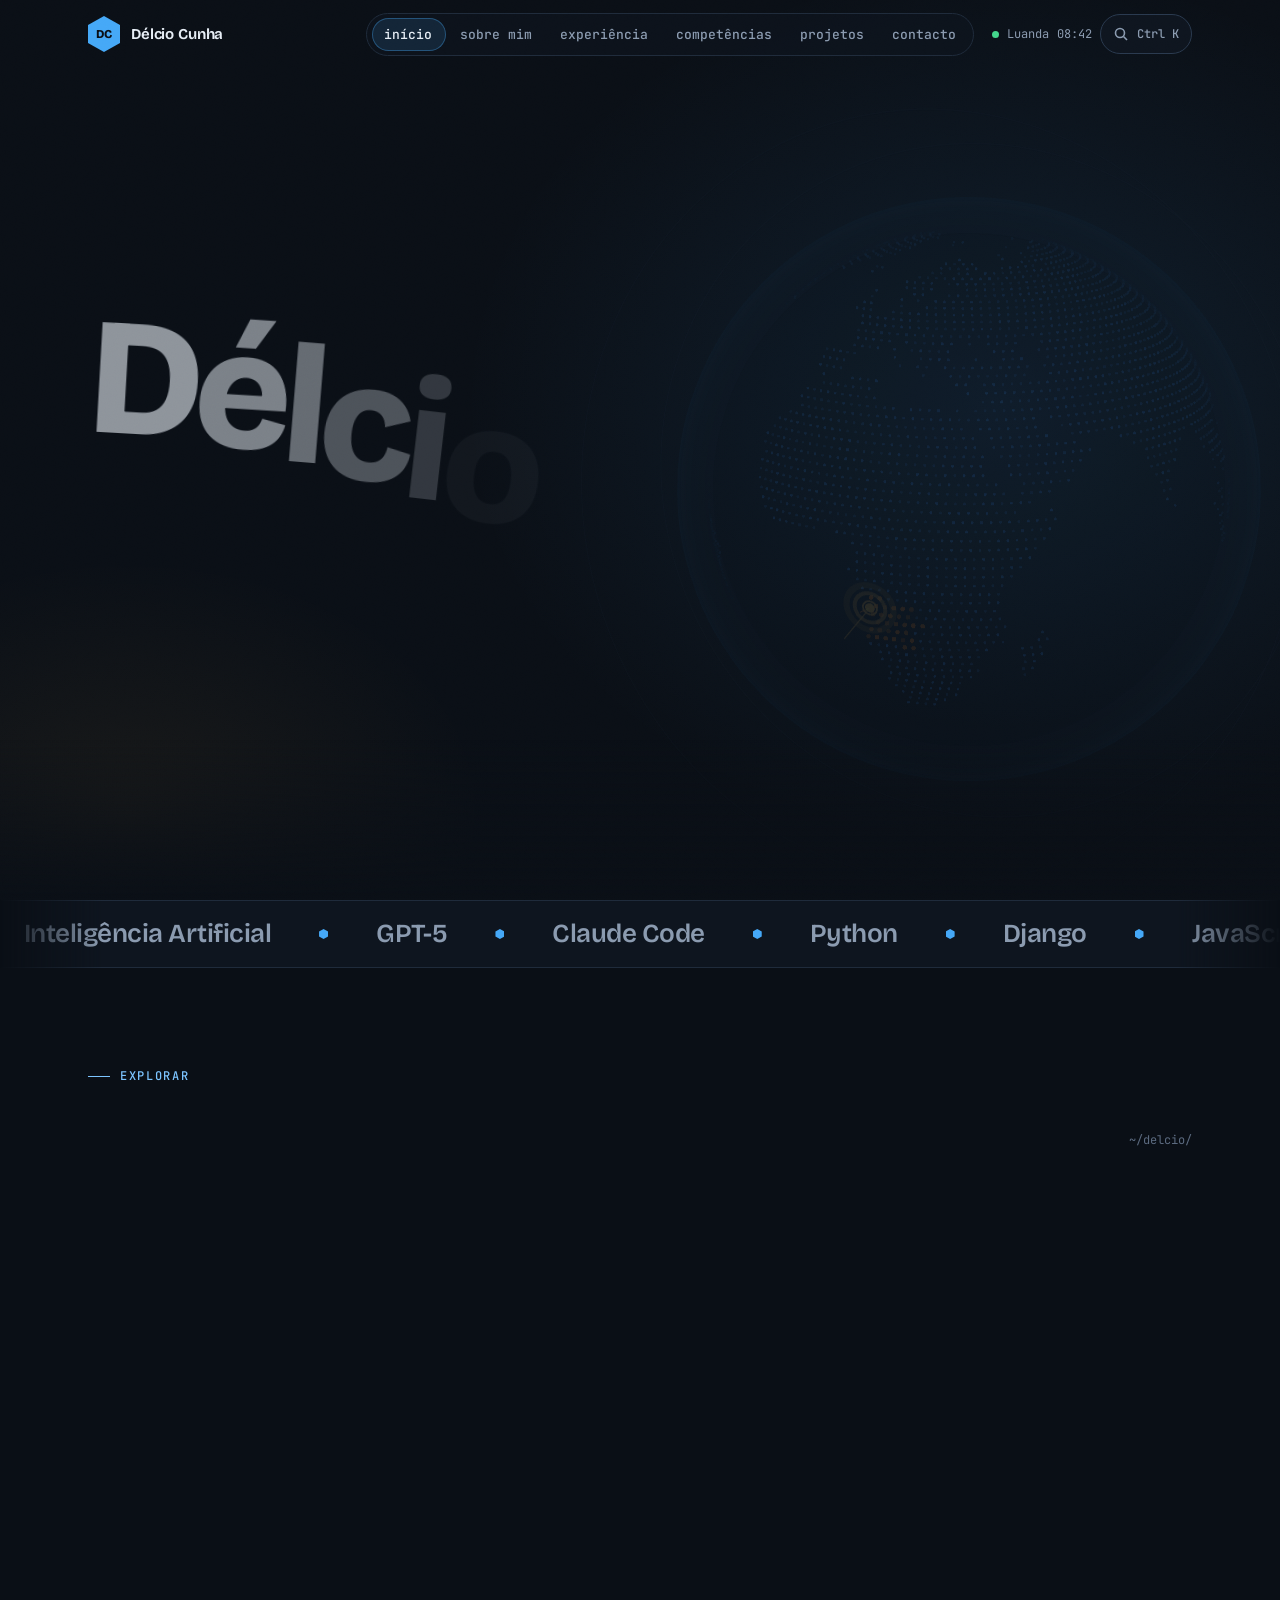
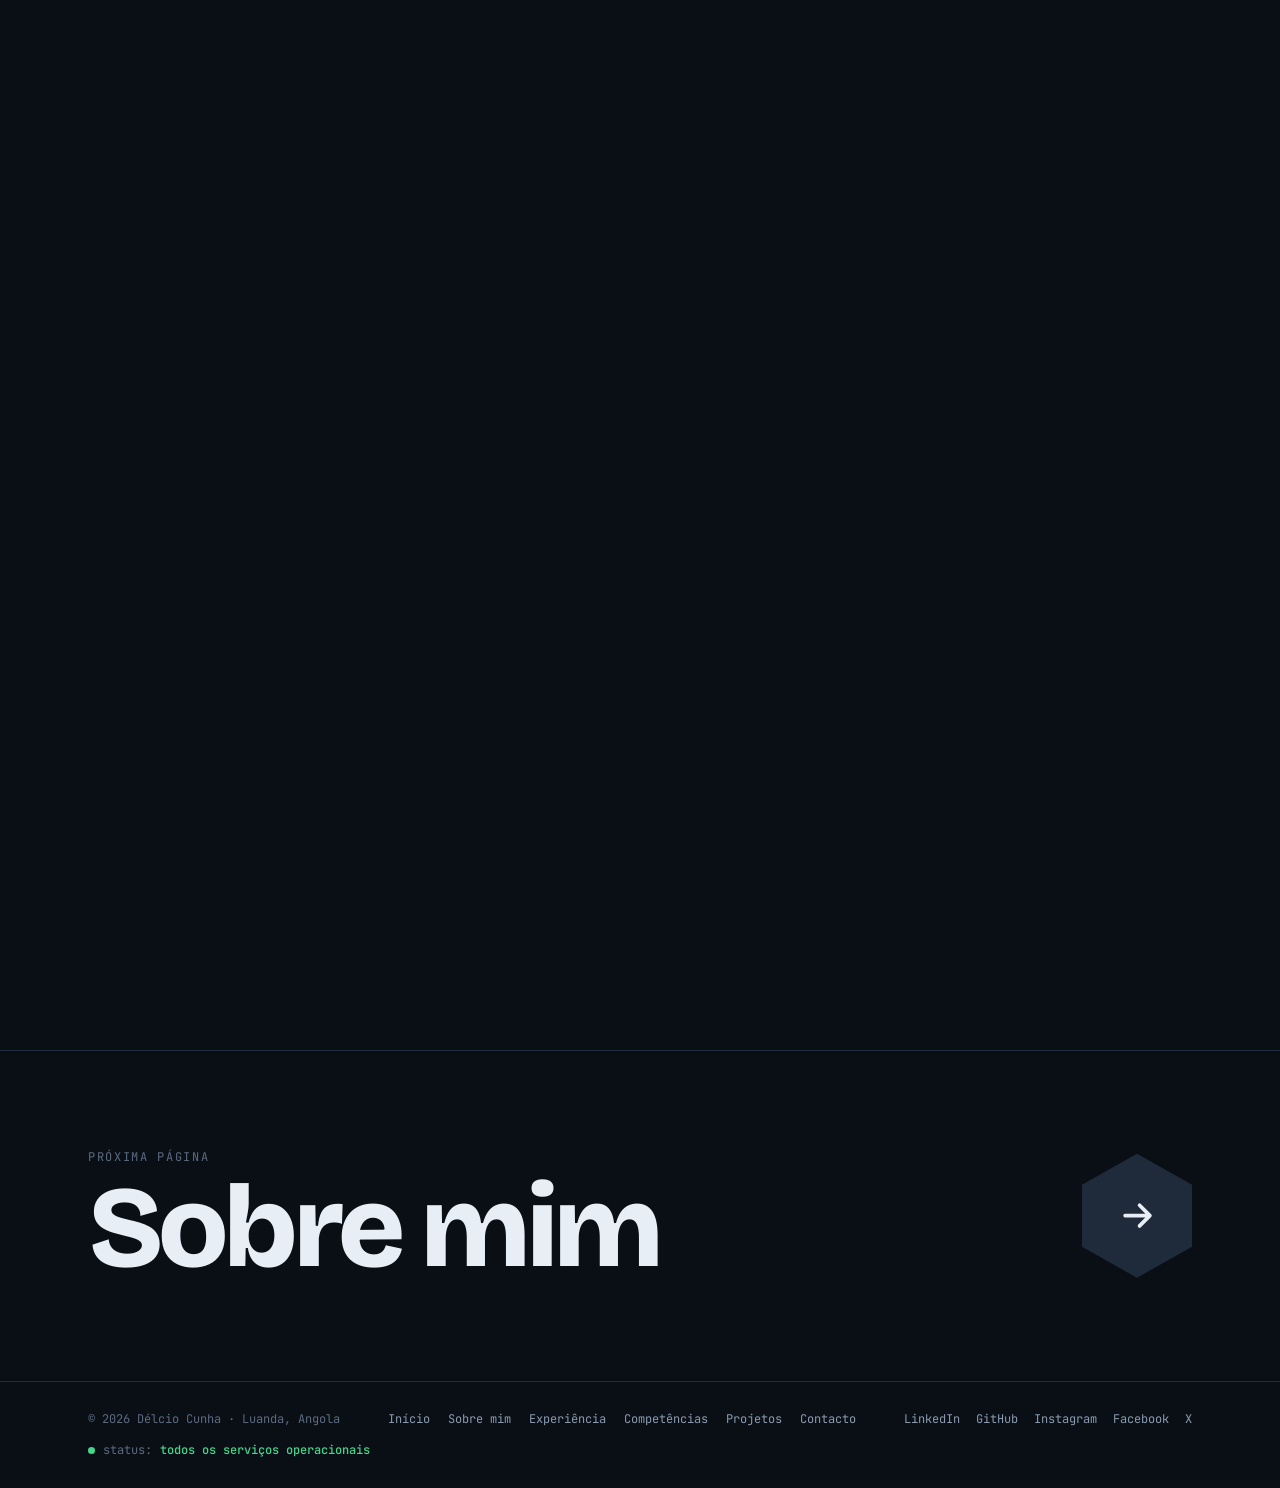
==== commit 7380fb2d: "up up" ====
--- a/index.html
+++ b/index.html
@@ -113,7 +113,7 @@
           <div class="sc sc3"><i></i><b>GEPGEO</b><span>website · PT/EN · mapa 3D</span></div>
           <div class="sc sc4"><i></i><b>C3-Geo</b><span>website · drones e SIG</span></div>
         </div>
-        <div class="t-body"><h3>Projetos</h3><p>Hortomar (web scraping e dados do mar), a assistente de voz ADANA, websites, uma loja online e um sistema full stack, com estudos de caso.</p></div>
+        <div class="t-body"><h3>Projetos</h3><p>Sistema (RPG para Android com servidor e painel próprios), ANGA (website da comunidade de Free Fire que fundei), Hortomar (web scraping e dados do mar), a assistente de voz ADANA, websites, uma loja online e um sistema full stack, com estudos de caso.</p></div>
       </a>
 
       <a class="tile t-exp glow" href="experiencia.html">
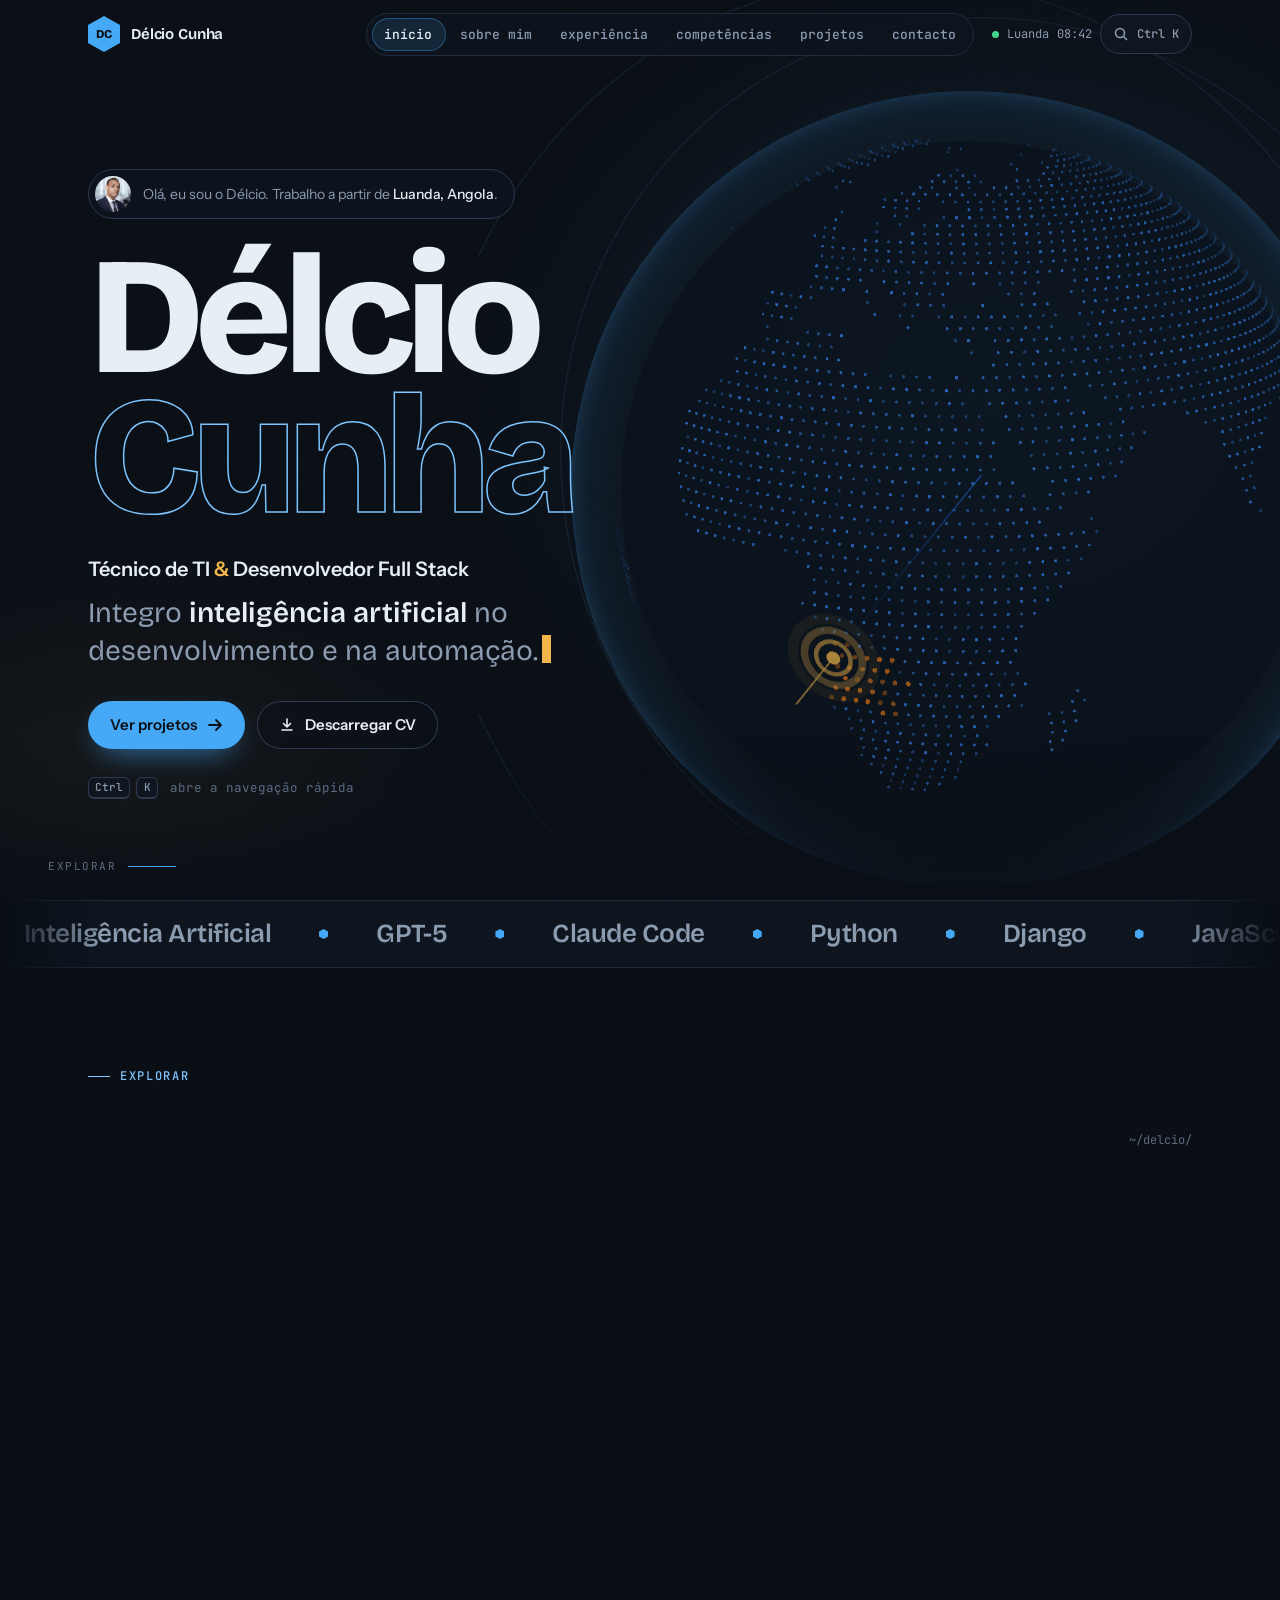
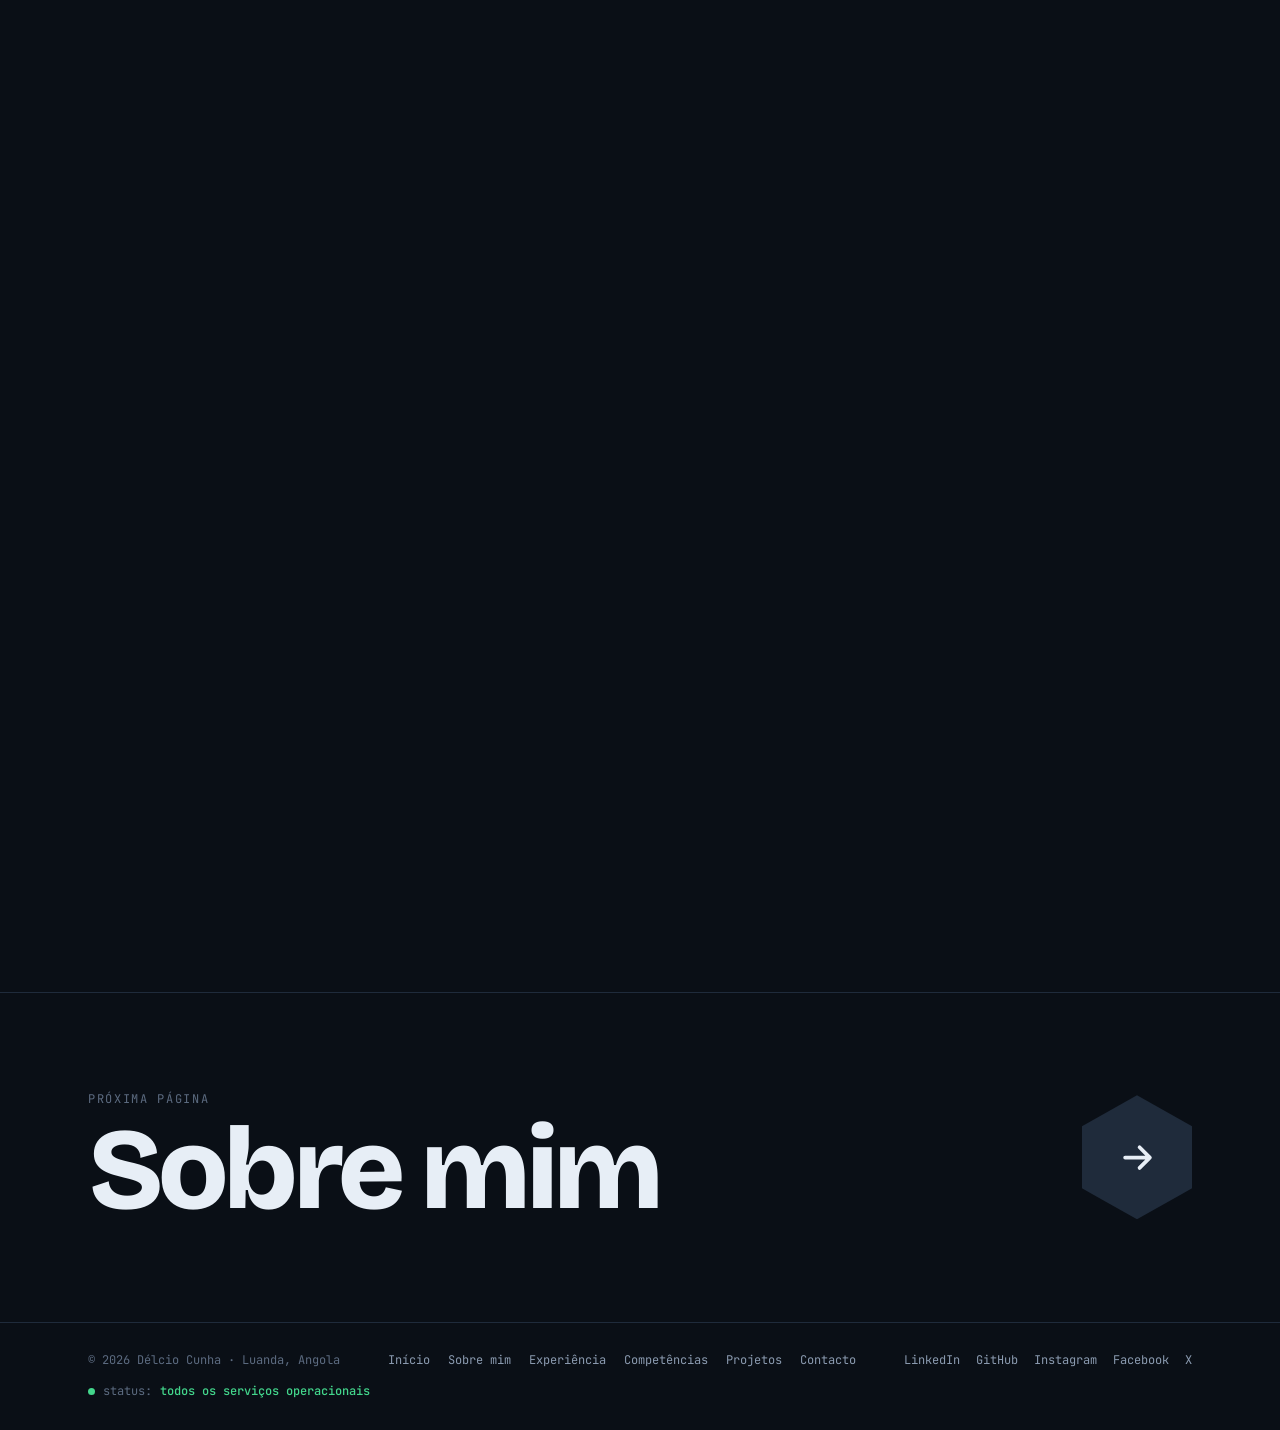
==== commit 81f2f0d4: "update up" ====
--- a/index.html
+++ b/index.html
@@ -107,13 +107,18 @@
 
       <a class="tile t-proj glow" href="projetos.html">
         <div class="t-head"><span class="t-path">/projetos</span><span class="t-go"><svg viewBox="0 0 16 16" fill="none" stroke="currentColor" stroke-width="1.8" stroke-linecap="round" stroke-linejoin="round"><path d="M4 12 12 4M6 4h6v6"/></svg></span></div>
-        <div class="stack-cards" aria-hidden="true">
-          <div class="sc sc1"><i></i><b>Kudjima</b><span>loja online · WhatsApp</span></div>
-          <div class="sc sc2"><i></i><b>URBANDA</b><span>Django · PostgreSQL</span></div>
-          <div class="sc sc3"><i></i><b>GEPGEO</b><span>website · PT/EN · mapa 3D</span></div>
-          <div class="sc sc4"><i></i><b>C3-Geo</b><span>website · drones e SIG</span></div>
+        <div class="proj-cards" aria-hidden="true">
+          <div class="pc pc-ok" style="--d:0ms"><i></i><b>Sistema</b><span>RPG Android + servidor</span></div>
+          <div class="pc pc-amber" style="--d:45ms"><i></i><b>ANGA</b><span>comunidade Free Fire</span></div>
+          <div class="pc pc-sig" style="--d:90ms"><i></i><b>Hortomar</b><span>web scraping · dados</span></div>
+          <div class="pc pc-ok" style="--d:135ms"><i></i><b>Balcão Analítico</b><span>agentes de IA</span></div>
+          <div class="pc pc-amber" style="--d:180ms"><i></i><b>ADANA</b><span>assistente por voz</span></div>
+          <div class="pc pc-sig" style="--d:225ms"><i></i><b>GEPGEO</b><span>website · PT/EN</span></div>
+          <div class="pc pc-ok" style="--d:270ms"><i></i><b>C3-Geo</b><span>website · drones e SIG</span></div>
+          <div class="pc pc-amber" style="--d:315ms"><i></i><b>URBANDA</b><span>Django · PostgreSQL</span></div>
+          <div class="pc pc-sig" style="--d:360ms"><i></i><b>Kudjima</b><span>loja online</span></div>
         </div>
-        <div class="t-body"><h3>Projetos</h3><p>Sistema (RPG para Android com servidor e painel próprios), ANGA (website da comunidade de Free Fire que fundei), Hortomar (web scraping e dados do mar), a assistente de voz ADANA, websites, uma loja online e um sistema full stack, com estudos de caso.</p></div>
+        <div class="t-body"><h3>Projetos</h3><p>Nove projetos com estudo de caso: o RPG Sistema, a comunidade ANGA, o Hortomar, o Balcão Analítico com agentes de IA, a assistente ADANA, os websites GEPGEO e C3-Geo, o sistema URBANDA e a loja Kudjima.</p></div>
       </a>
 
       <a class="tile t-exp glow" href="experiencia.html">
--- a/assets/css/home.css
+++ b/assets/css/home.css
@@ -171,3 +171,14 @@
   .hero-cta{margin-top:16px}
   .globe-hint,.scroll-cue,.hero-kbd{display:none}
 }
+
+/* projetos: os nove cartões */
+.proj-cards{display:grid;grid-template-columns:repeat(3,minmax(0,1fr));gap:8px;margin-block:14px;flex:1;align-content:center}
+.pc{position:relative;min-width:0;padding:11px 12px 12px;border-radius:12px;border:1px solid var(--line-2);background:var(--panel);display:grid;gap:3px;transition:transform .45s var(--ease) var(--d,0ms),border-color .3s,background .3s}
+.pc i{display:block;height:4px;width:28px;border-radius:2px;background:var(--signal);margin-bottom:6px}
+.pc-ok i{background:var(--ok)}.pc-amber i{background:var(--amber)}
+.pc b{font:700 15px/1.15 var(--f-display);letter-spacing:-.015em;white-space:nowrap;overflow:hidden;text-overflow:ellipsis}
+.pc span{font:400 10.5px/1.3 var(--f-mono);color:var(--muted);white-space:nowrap;overflow:hidden;text-overflow:ellipsis}
+.t-proj:hover .pc{transform:translateY(-4px);border-color:color-mix(in srgb,var(--signal) 45%,var(--line-2))}
+@media (max-width:420px){.proj-cards{grid-template-columns:repeat(2,minmax(0,1fr))}.pc:last-child{grid-column:1/-1}}
+@media (prefers-reduced-motion:reduce){.pc{transition:none}}
